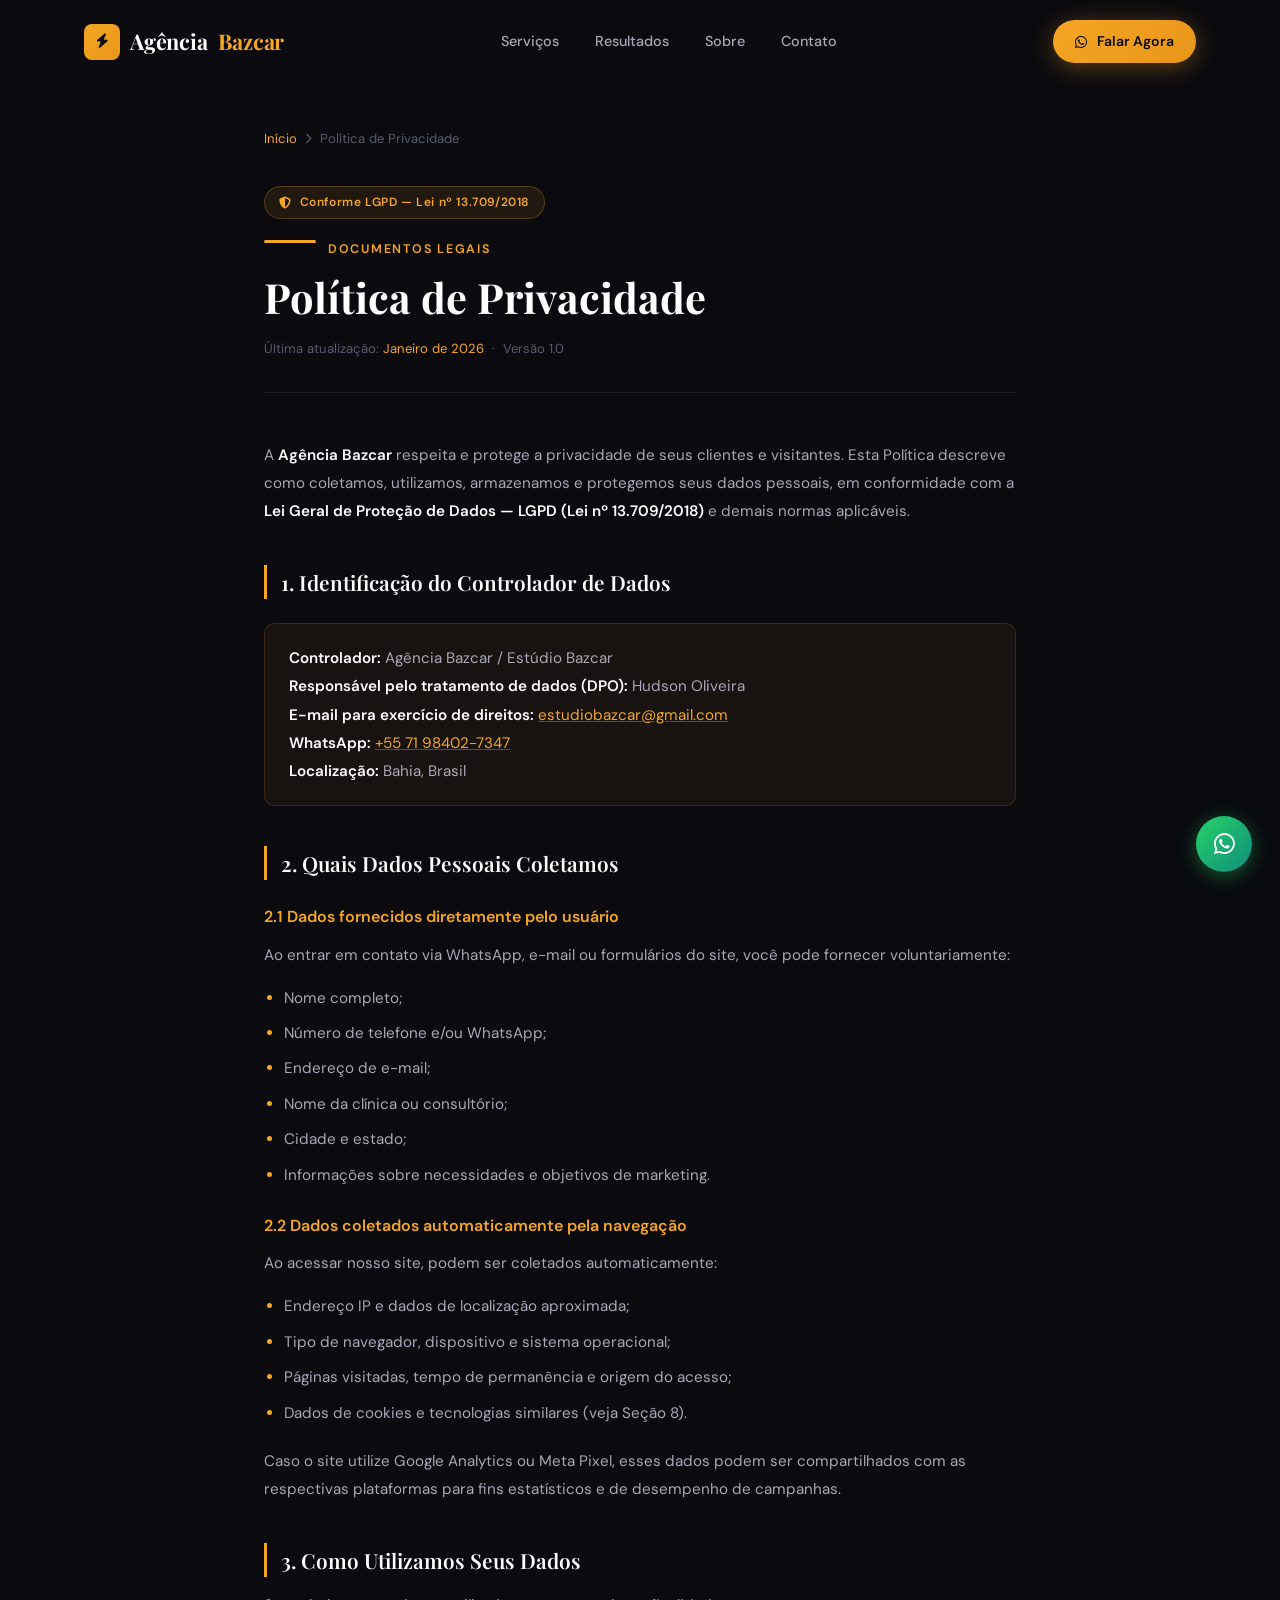
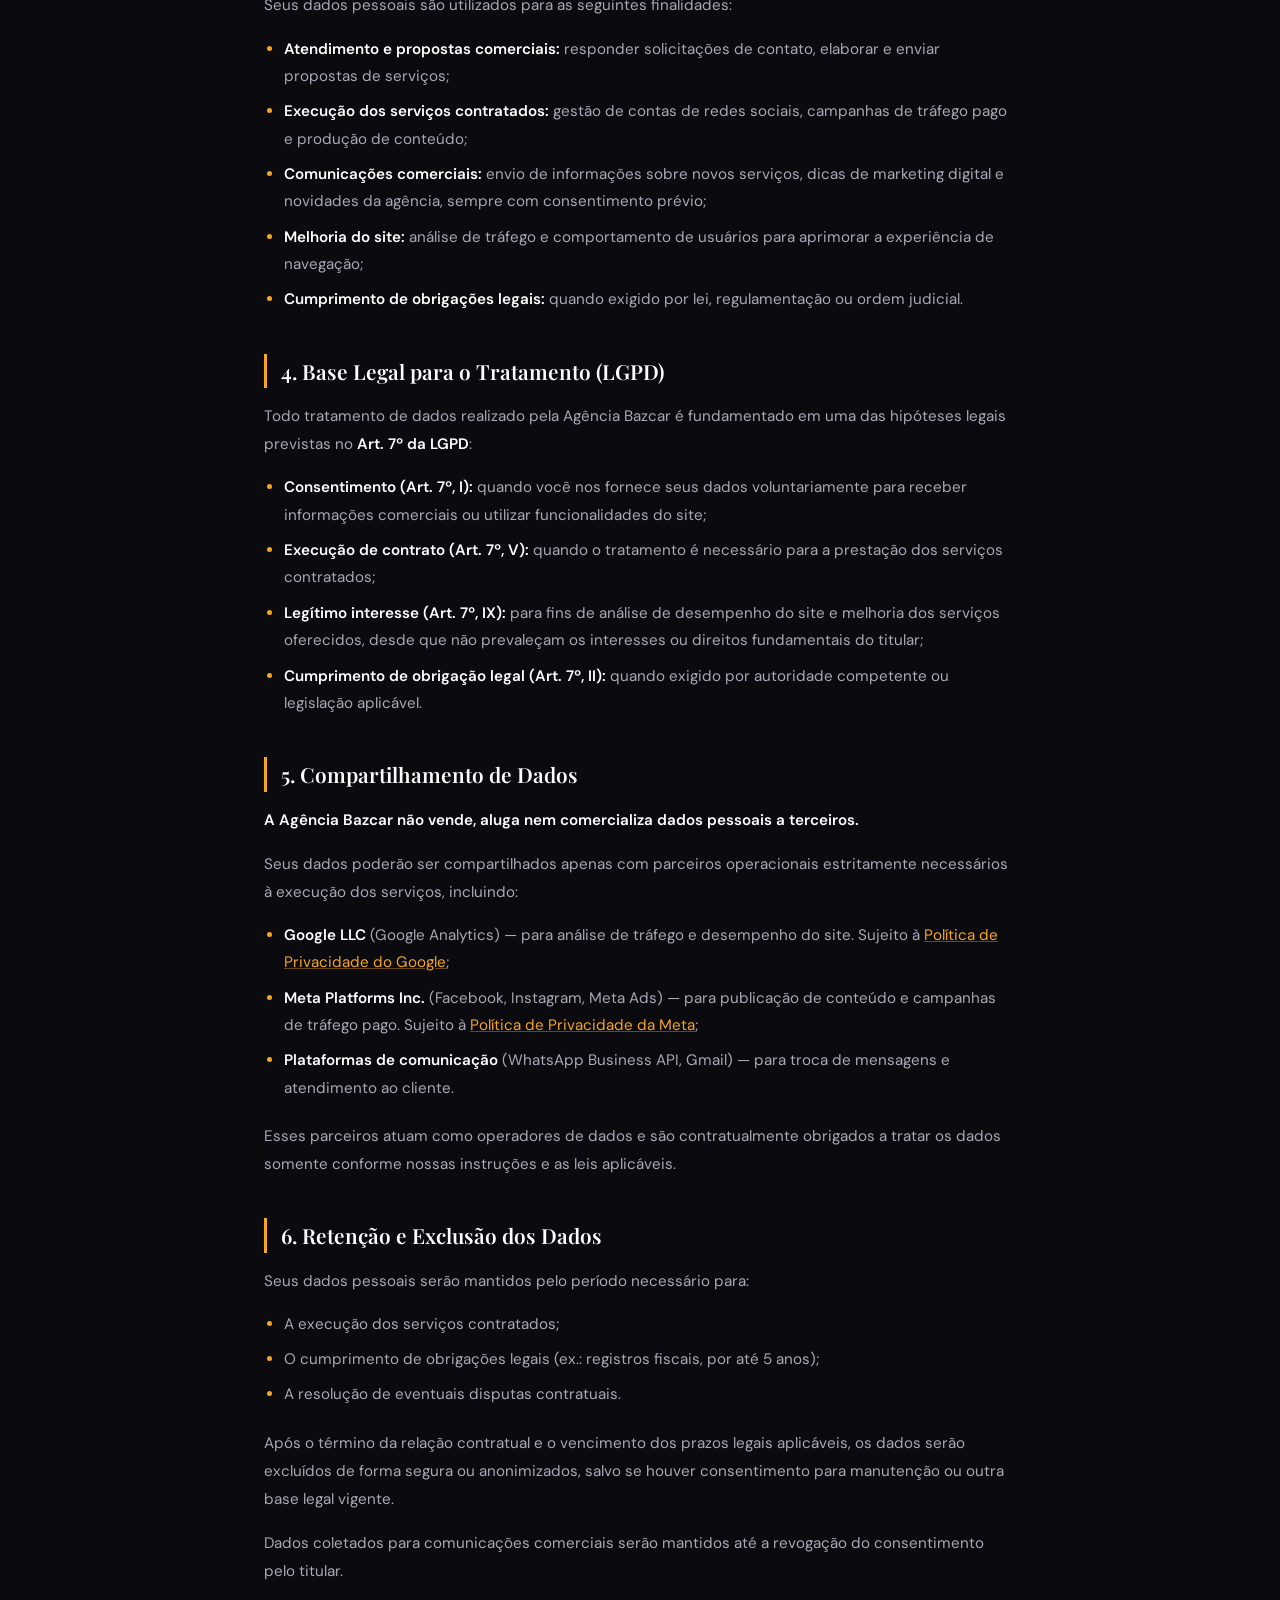
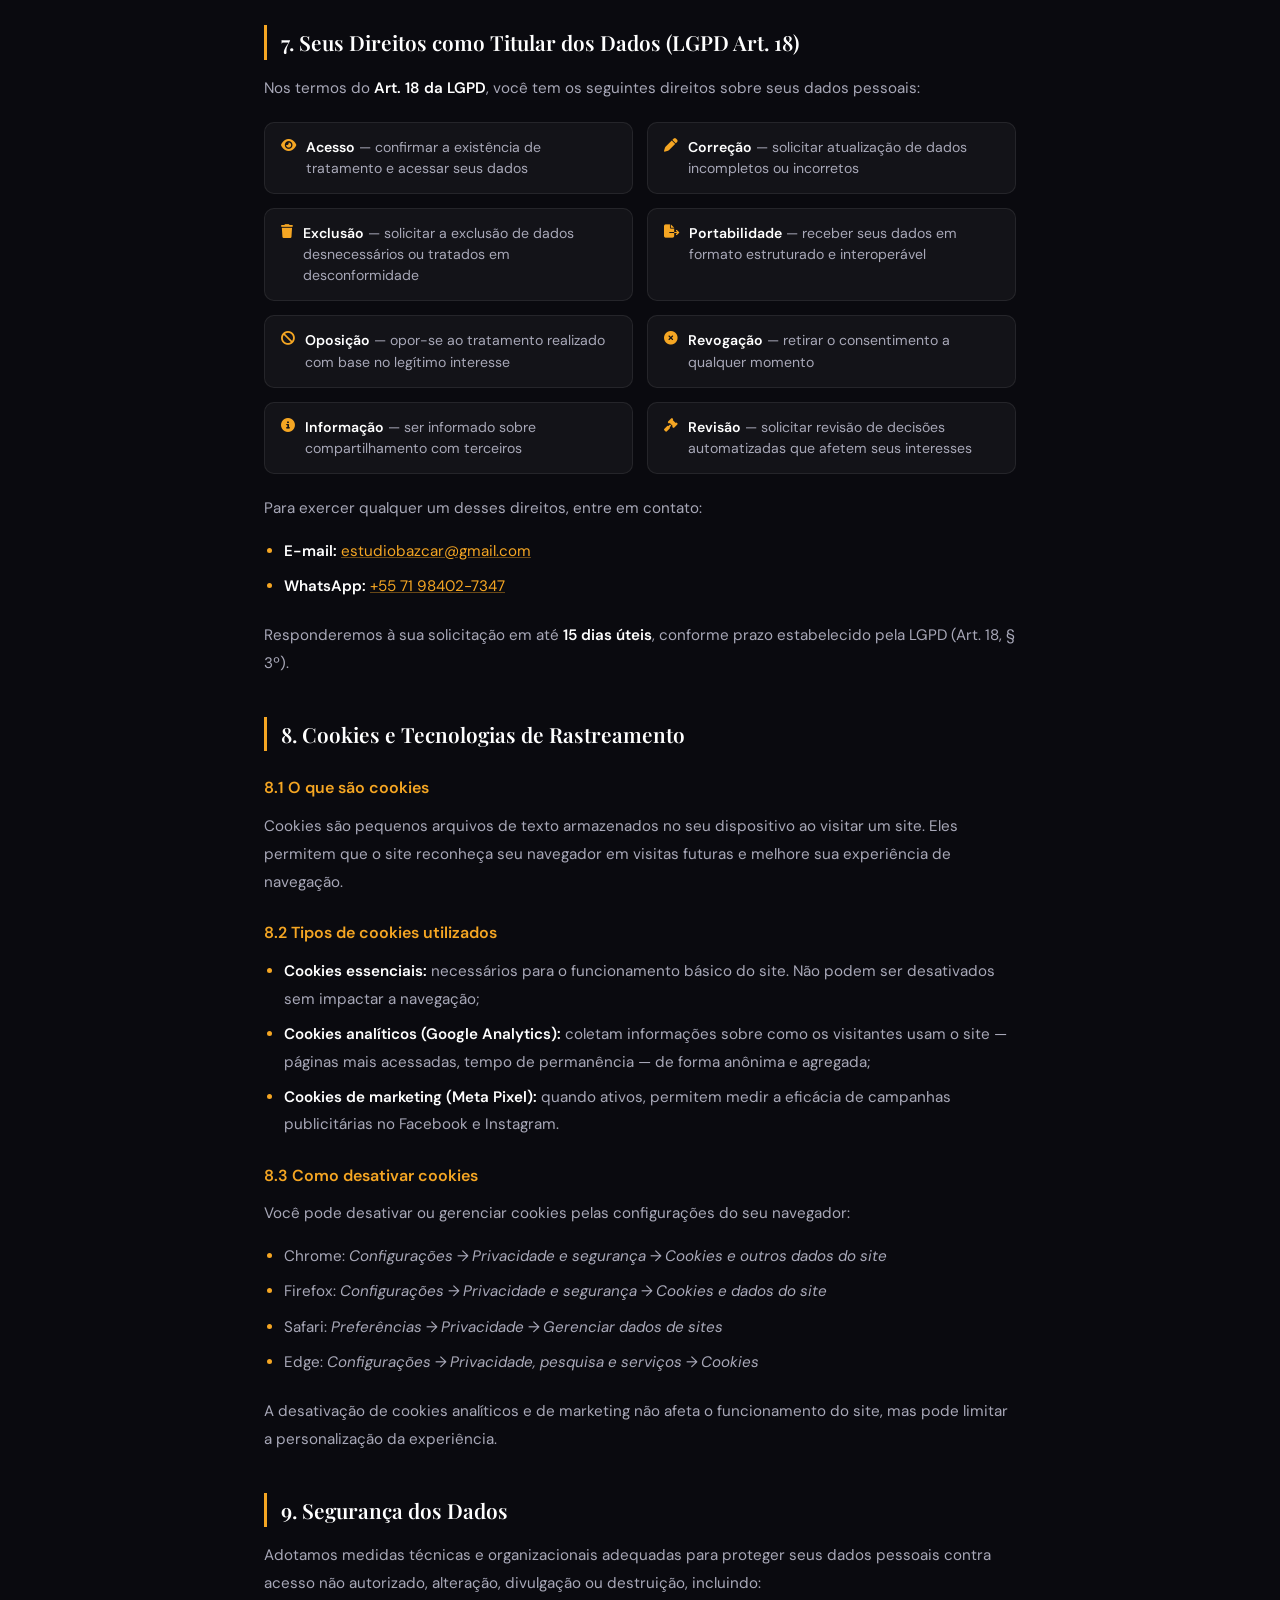
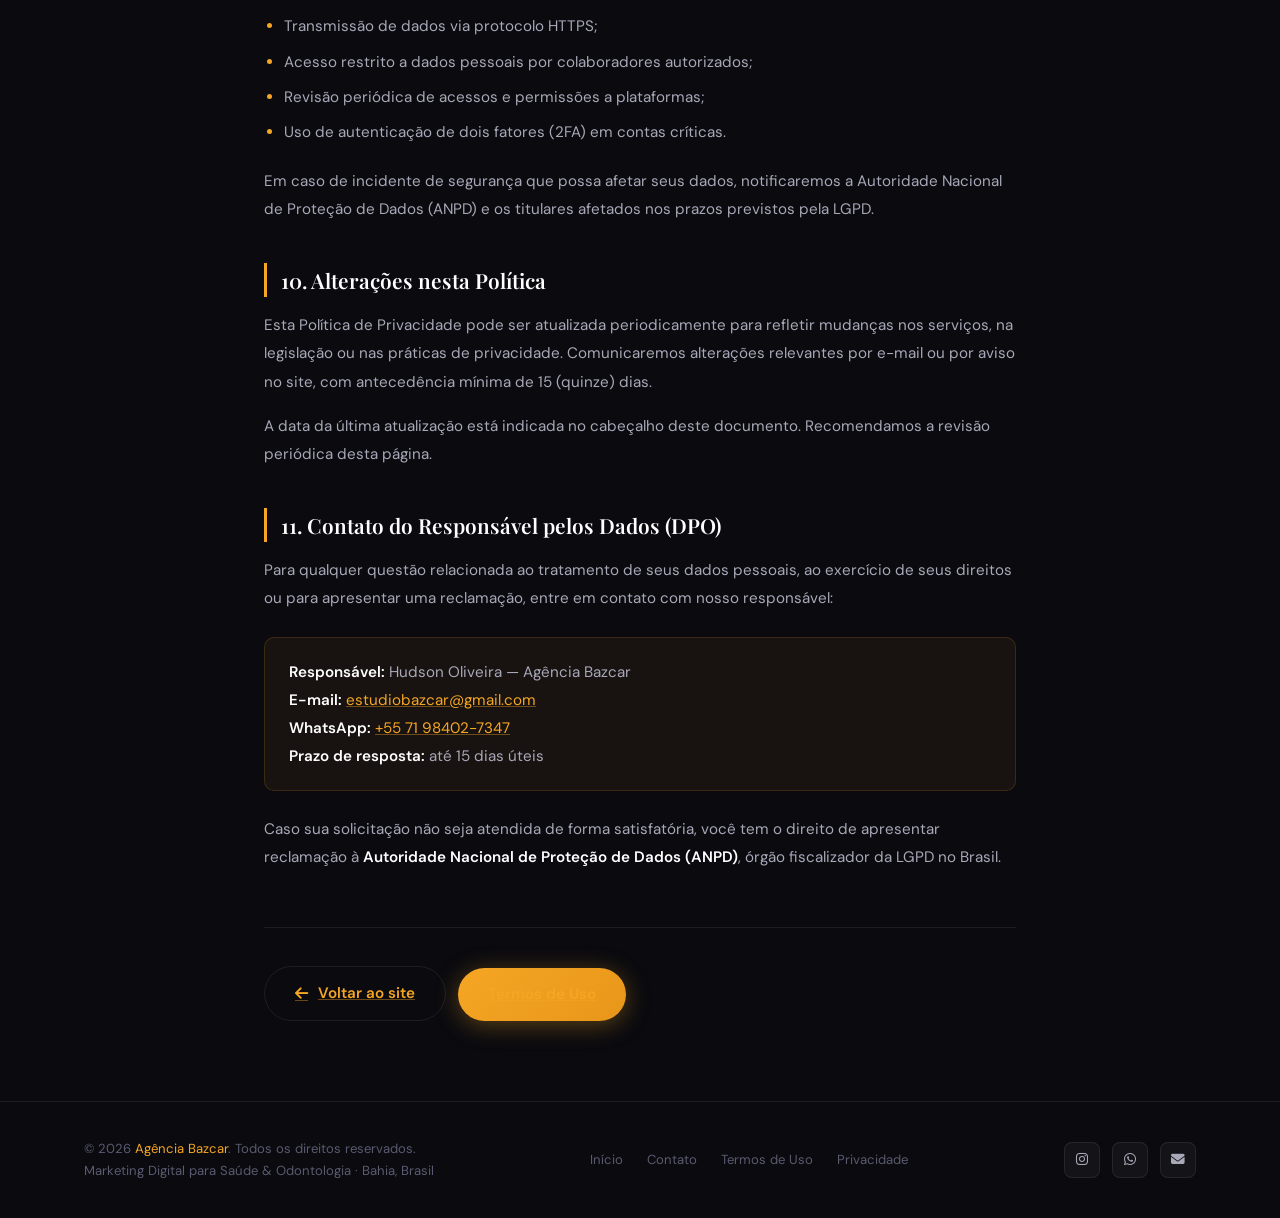
==== legal/politica-de-privacidade.html @ a150b6e9 "feat: refatora landing page com CSS/JS externos e adiciona páginas legais - Extrai estilos inline pa" ====
<!DOCTYPE html>
<html lang="pt-BR">
<head>
  <meta charset="UTF-8" />
  <meta name="viewport" content="width=device-width, initial-scale=1.0" />
  <meta name="description" content="Política de Privacidade da Agência Bazcar — em conformidade com a LGPD (Lei nº 13.709/2018). Saiba como seus dados são coletados, usados e protegidos." />
  <meta name="robots" content="noindex, follow" />
  <title>Política de Privacidade | Agência Bazcar</title>

  <link rel="preconnect" href="https://fonts.googleapis.com" />
  <link rel="preconnect" href="https://fonts.gstatic.com" crossorigin />
  <link href="https://fonts.googleapis.com/css2?family=Playfair+Display:ital,wght@0,400;0,600;0,700;1,400&family=DM+Sans:wght@300;400;500;600&display=swap" rel="stylesheet" />
  <link rel="stylesheet" href="https://cdnjs.cloudflare.com/ajax/libs/font-awesome/6.5.0/css/all.min.css" />

  <link rel="stylesheet" href="../css/style.css" />
  <link rel="stylesheet" href="../css/animations.css" />

  <style>
    /* === LEGAL PAGE — estilos específicos === */
    .legal-wrap {
      max-width: 800px;
      margin: 0 auto;
      padding: 40px 24px 80px;
    }

    .breadcrumb {
      display: flex;
      align-items: center;
      gap: 8px;
      font-size: 0.82rem;
      color: var(--gray-dim);
      margin-bottom: 36px;
      flex-wrap: wrap;
    }
    .breadcrumb a { color: var(--gold); transition: opacity 0.2s; }
    .breadcrumb a:hover { opacity: 0.8; }
    .breadcrumb i { font-size: 0.65rem; color: var(--gray-dim); }

    .legal-header {
      margin-bottom: 48px;
      padding-bottom: 32px;
      border-bottom: 1px solid var(--glass-bdr);
    }
    .legal-header .label { margin-bottom: 12px; }
    .legal-header h1 {
      font-family: var(--font-head);
      font-size: clamp(2rem, 4vw, 2.6rem);
      font-weight: 700;
      line-height: 1.2;
      margin-bottom: 16px;
    }
    .legal-meta {
      font-size: 0.82rem;
      color: var(--gray-dim);
    }
    .legal-meta span { color: var(--gold); }

    .legal-body h2 {
      font-family: var(--font-head);
      font-size: 1.3rem;
      font-weight: 600;
      color: var(--white);
      margin: 40px 0 14px;
      padding-left: 14px;
      border-left: 3px solid var(--gold);
    }

    .legal-body h3 {
      font-size: 1rem;
      font-weight: 600;
      color: var(--gold);
      margin: 24px 0 10px;
    }

    .legal-body p {
      font-size: 0.95rem;
      color: var(--gray);
      line-height: 1.85;
      margin-bottom: 16px;
    }

    .legal-body ul, .legal-body ol {
      margin: 12px 0 20px 20px;
    }
    .legal-body li {
      font-size: 0.95rem;
      color: var(--gray);
      line-height: 1.8;
      margin-bottom: 8px;
    }
    .legal-body li::marker { color: var(--gold); }

    .legal-body strong { color: var(--white); font-weight: 600; }

    .legal-body a {
      color: var(--gold);
      text-decoration: underline;
      text-decoration-color: rgba(245,166,35,0.4);
      transition: text-decoration-color 0.2s;
    }
    .legal-body a:hover { text-decoration-color: var(--gold); }

    .legal-highlight {
      background: rgba(245,166,35,0.06);
      border: 1px solid rgba(245,166,35,0.15);
      border-radius: 10px;
      padding: 20px 24px;
      margin: 24px 0;
    }
    .legal-highlight p { margin-bottom: 0; }

    .lgpd-badge {
      display: inline-flex;
      align-items: center;
      gap: 8px;
      padding: 6px 14px;
      background: rgba(245,166,35,0.1);
      border: 1px solid rgba(245,166,35,0.25);
      border-radius: 50px;
      font-size: 0.75rem;
      font-weight: 600;
      color: var(--gold);
      letter-spacing: 0.05em;
      margin-bottom: 20px;
    }

    .rights-grid {
      display: grid;
      grid-template-columns: 1fr 1fr;
      gap: 14px;
      margin: 20px 0;
    }
    .right-item {
      display: flex;
      align-items: flex-start;
      gap: 10px;
      background: var(--glass-bg);
      border: 1px solid var(--glass-bdr);
      border-radius: 10px;
      padding: 14px 16px;
    }
    .right-item i { color: var(--gold); font-size: 0.85rem; margin-top: 2px; flex-shrink: 0; }
    .right-item span { font-size: 0.88rem; color: var(--gray); line-height: 1.5; }

    .back-btn-wrap {
      margin-top: 56px;
      padding-top: 32px;
      border-top: 1px solid var(--glass-bdr);
    }

    @media (max-width: 600px) {
      .rights-grid { grid-template-columns: 1fr; }
    }
  </style>
</head>

<body>

  <!-- FLOATING WHATSAPP -->
  <a href="https://wa.me/5571984027347?text=Olá! Vim pelo site da Agência Bazcar e gostaria de saber mais sobre os serviços."
     class="wa-float" target="_blank" rel="noopener" aria-label="WhatsApp">
    <i class="fab fa-whatsapp"></i>
  </a>

  <!-- NAVBAR -->
  <nav id="navbar" aria-label="Navegação principal">
    <div class="container">
      <div class="nav-inner">
        <a href="../index.html" class="logo" aria-label="Agência Bazcar">
          <div class="logo-icon"><i class="fas fa-bolt"></i></div>
          Agência <span>Bazcar</span>
        </a>

        <ul class="nav-links">
          <li><a href="../index.html#servicos">Serviços</a></li>
          <li><a href="../index.html#resultados">Resultados</a></li>
          <li><a href="../index.html#sobre">Sobre</a></li>
          <li><a href="../index.html#contato">Contato</a></li>
        </ul>

        <div class="nav-cta">
          <a href="https://wa.me/5571984027347?text=Olá! Vim pelo site da Agência Bazcar."
             class="btn btn-gold" target="_blank" rel="noopener" style="padding:10px 22px; font-size:0.88rem;">
            <i class="fab fa-whatsapp"></i> Falar Agora
          </a>
        </div>

        <button class="hamburger" id="hamburger" aria-label="Menu" aria-expanded="false">
          <span></span><span></span><span></span>
        </button>
      </div>
    </div>
  </nav>

  <!-- MOBILE MENU -->
  <div class="mobile-menu" id="mobileMenu" role="dialog" aria-modal="true" aria-label="Menu de navegação">
    <a href="../index.html#servicos" class="mobile-link">Serviços</a>
    <a href="../index.html#resultados" class="mobile-link">Resultados</a>
    <a href="../index.html#sobre" class="mobile-link">Sobre</a>
    <a href="../index.html#contato" class="mobile-link">Contato</a>
    <a href="https://wa.me/5571984027347" class="btn btn-wa" target="_blank" rel="noopener" style="margin-top:12px;">
      <i class="fab fa-whatsapp"></i> Falar no WhatsApp
    </a>
  </div>

  <!-- CONTEÚDO PRINCIPAL -->
  <main style="padding-top: 88px;">
    <div class="legal-wrap">

      <!-- Breadcrumb -->
      <nav class="breadcrumb" aria-label="Localização na página">
        <a href="../index.html">Início</a>
        <i class="fas fa-chevron-right"></i>
        <span>Política de Privacidade</span>
      </nav>

      <!-- Cabeçalho -->
      <header class="legal-header">
        <div class="lgpd-badge">
          <i class="fas fa-shield-halved"></i>
          Conforme LGPD — Lei nº 13.709/2018
        </div>
        <div class="label">
          <div class="gold-line"></div>
          Documentos Legais
        </div>
        <h1>Política de Privacidade</h1>
        <p class="legal-meta">
          Última atualização: <span>Janeiro de 2026</span> &nbsp;·&nbsp;
          Versão 1.0
        </p>
      </header>

      <!-- Corpo -->
      <div class="legal-body">

        <p>
          A <strong>Agência Bazcar</strong> respeita e protege a privacidade de seus
          clientes e visitantes. Esta Política descreve como coletamos, utilizamos,
          armazenamos e protegemos seus dados pessoais, em conformidade com a
          <strong>Lei Geral de Proteção de Dados — LGPD (Lei nº 13.709/2018)</strong>
          e demais normas aplicáveis.
        </p>

        <!-- 1. Identificação do Controlador -->
        <h2>1. Identificação do Controlador de Dados</h2>
        <div class="legal-highlight">
          <p>
            <strong>Controlador:</strong> Agência Bazcar / Estúdio Bazcar<br />
            <strong>Responsável pelo tratamento de dados (DPO):</strong> Hudson Oliveira<br />
            <strong>E-mail para exercício de direitos:</strong> <a href="mailto:estudiobazcar@gmail.com">estudiobazcar@gmail.com</a><br />
            <strong>WhatsApp:</strong> <a href="https://wa.me/5571984027347" target="_blank" rel="noopener">+55 71 98402-7347</a><br />
            <strong>Localização:</strong> Bahia, Brasil
          </p>
        </div>

        <!-- 2. Quais dados coletamos -->
        <h2>2. Quais Dados Pessoais Coletamos</h2>

        <h3>2.1 Dados fornecidos diretamente pelo usuário</h3>
        <p>
          Ao entrar em contato via WhatsApp, e-mail ou formulários do site, você pode
          fornecer voluntariamente:
        </p>
        <ul>
          <li>Nome completo;</li>
          <li>Número de telefone e/ou WhatsApp;</li>
          <li>Endereço de e-mail;</li>
          <li>Nome da clínica ou consultório;</li>
          <li>Cidade e estado;</li>
          <li>Informações sobre necessidades e objetivos de marketing.</li>
        </ul>

        <h3>2.2 Dados coletados automaticamente pela navegação</h3>
        <p>
          Ao acessar nosso site, podem ser coletados automaticamente:
        </p>
        <ul>
          <li>Endereço IP e dados de localização aproximada;</li>
          <li>Tipo de navegador, dispositivo e sistema operacional;</li>
          <li>Páginas visitadas, tempo de permanência e origem do acesso;</li>
          <li>Dados de cookies e tecnologias similares (veja Seção 8).</li>
        </ul>
        <p>
          Caso o site utilize Google Analytics ou Meta Pixel, esses dados podem ser
          compartilhados com as respectivas plataformas para fins estatísticos e de
          desempenho de campanhas.
        </p>

        <!-- 3. Como usamos -->
        <h2>3. Como Utilizamos Seus Dados</h2>
        <p>Seus dados pessoais são utilizados para as seguintes finalidades:</p>
        <ul>
          <li><strong>Atendimento e propostas comerciais:</strong> responder solicitações de contato, elaborar e enviar propostas de serviços;</li>
          <li><strong>Execução dos serviços contratados:</strong> gestão de contas de redes sociais, campanhas de tráfego pago e produção de conteúdo;</li>
          <li><strong>Comunicações comerciais:</strong> envio de informações sobre novos serviços, dicas de marketing digital e novidades da agência, sempre com consentimento prévio;</li>
          <li><strong>Melhoria do site:</strong> análise de tráfego e comportamento de usuários para aprimorar a experiência de navegação;</li>
          <li><strong>Cumprimento de obrigações legais:</strong> quando exigido por lei, regulamentação ou ordem judicial.</li>
        </ul>

        <!-- 4. Base Legal LGPD -->
        <h2>4. Base Legal para o Tratamento (LGPD)</h2>
        <p>
          Todo tratamento de dados realizado pela Agência Bazcar é fundamentado em
          uma das hipóteses legais previstas no <strong>Art. 7º da LGPD</strong>:
        </p>
        <ul>
          <li>
            <strong>Consentimento (Art. 7º, I):</strong> quando você nos fornece seus
            dados voluntariamente para receber informações comerciais ou utilizar
            funcionalidades do site;
          </li>
          <li>
            <strong>Execução de contrato (Art. 7º, V):</strong> quando o tratamento
            é necessário para a prestação dos serviços contratados;
          </li>
          <li>
            <strong>Legítimo interesse (Art. 7º, IX):</strong> para fins de análise
            de desempenho do site e melhoria dos serviços oferecidos, desde que não
            prevaleçam os interesses ou direitos fundamentais do titular;
          </li>
          <li>
            <strong>Cumprimento de obrigação legal (Art. 7º, II):</strong> quando
            exigido por autoridade competente ou legislação aplicável.
          </li>
        </ul>

        <!-- 5. Compartilhamento -->
        <h2>5. Compartilhamento de Dados</h2>
        <p>
          <strong>A Agência Bazcar não vende, aluga nem comercializa dados pessoais
          a terceiros.</strong>
        </p>
        <p>
          Seus dados poderão ser compartilhados apenas com parceiros operacionais
          estritamente necessários à execução dos serviços, incluindo:
        </p>
        <ul>
          <li>
            <strong>Google LLC</strong> (Google Analytics) — para análise de
            tráfego e desempenho do site. Sujeito à
            <a href="https://policies.google.com/privacy" target="_blank" rel="noopener">Política de Privacidade do Google</a>;
          </li>
          <li>
            <strong>Meta Platforms Inc.</strong> (Facebook, Instagram, Meta Ads) — para
            publicação de conteúdo e campanhas de tráfego pago. Sujeito à
            <a href="https://www.facebook.com/privacy/policy/" target="_blank" rel="noopener">Política de Privacidade da Meta</a>;
          </li>
          <li>
            <strong>Plataformas de comunicação</strong> (WhatsApp Business API, Gmail) —
            para troca de mensagens e atendimento ao cliente.
          </li>
        </ul>
        <p>
          Esses parceiros atuam como operadores de dados e são contratualmente obrigados
          a tratar os dados somente conforme nossas instruções e as leis aplicáveis.
        </p>

        <!-- 6. Retenção -->
        <h2>6. Retenção e Exclusão dos Dados</h2>
        <p>
          Seus dados pessoais serão mantidos pelo período necessário para:
        </p>
        <ul>
          <li>A execução dos serviços contratados;</li>
          <li>O cumprimento de obrigações legais (ex.: registros fiscais, por até 5 anos);</li>
          <li>A resolução de eventuais disputas contratuais.</li>
        </ul>
        <p>
          Após o término da relação contratual e o vencimento dos prazos legais
          aplicáveis, os dados serão excluídos de forma segura ou anonimizados,
          salvo se houver consentimento para manutenção ou outra base legal vigente.
        </p>
        <p>
          Dados coletados para comunicações comerciais serão mantidos até a revogação
          do consentimento pelo titular.
        </p>

        <!-- 7. Direitos do Titular -->
        <h2>7. Seus Direitos como Titular dos Dados (LGPD Art. 18)</h2>
        <p>
          Nos termos do <strong>Art. 18 da LGPD</strong>, você tem os seguintes
          direitos sobre seus dados pessoais:
        </p>

        <div class="rights-grid">
          <div class="right-item">
            <i class="fas fa-eye"></i>
            <span><strong>Acesso</strong> — confirmar a existência de tratamento e acessar seus dados</span>
          </div>
          <div class="right-item">
            <i class="fas fa-pen"></i>
            <span><strong>Correção</strong> — solicitar atualização de dados incompletos ou incorretos</span>
          </div>
          <div class="right-item">
            <i class="fas fa-trash"></i>
            <span><strong>Exclusão</strong> — solicitar a exclusão de dados desnecessários ou tratados em desconformidade</span>
          </div>
          <div class="right-item">
            <i class="fas fa-file-export"></i>
            <span><strong>Portabilidade</strong> — receber seus dados em formato estruturado e interoperável</span>
          </div>
          <div class="right-item">
            <i class="fas fa-ban"></i>
            <span><strong>Oposição</strong> — opor-se ao tratamento realizado com base no legítimo interesse</span>
          </div>
          <div class="right-item">
            <i class="fas fa-times-circle"></i>
            <span><strong>Revogação</strong> — retirar o consentimento a qualquer momento</span>
          </div>
          <div class="right-item">
            <i class="fas fa-info-circle"></i>
            <span><strong>Informação</strong> — ser informado sobre compartilhamento com terceiros</span>
          </div>
          <div class="right-item">
            <i class="fas fa-gavel"></i>
            <span><strong>Revisão</strong> — solicitar revisão de decisões automatizadas que afetem seus interesses</span>
          </div>
        </div>

        <p>
          Para exercer qualquer um desses direitos, entre em contato:
        </p>
        <ul>
          <li><strong>E-mail:</strong> <a href="mailto:estudiobazcar@gmail.com">estudiobazcar@gmail.com</a></li>
          <li><strong>WhatsApp:</strong> <a href="https://wa.me/5571984027347" target="_blank" rel="noopener">+55 71 98402-7347</a></li>
        </ul>
        <p>
          Responderemos à sua solicitação em até <strong>15 dias úteis</strong>, conforme
          prazo estabelecido pela LGPD (Art. 18, § 3º).
        </p>

        <!-- 8. Cookies -->
        <h2>8. Cookies e Tecnologias de Rastreamento</h2>

        <h3>8.1 O que são cookies</h3>
        <p>
          Cookies são pequenos arquivos de texto armazenados no seu dispositivo ao
          visitar um site. Eles permitem que o site reconheça seu navegador em visitas
          futuras e melhore sua experiência de navegação.
        </p>

        <h3>8.2 Tipos de cookies utilizados</h3>
        <ul>
          <li>
            <strong>Cookies essenciais:</strong> necessários para o funcionamento básico
            do site. Não podem ser desativados sem impactar a navegação;
          </li>
          <li>
            <strong>Cookies analíticos (Google Analytics):</strong> coletam informações
            sobre como os visitantes usam o site — páginas mais acessadas, tempo de
            permanência — de forma anônima e agregada;
          </li>
          <li>
            <strong>Cookies de marketing (Meta Pixel):</strong> quando ativos, permitem
            medir a eficácia de campanhas publicitárias no Facebook e Instagram.
          </li>
        </ul>

        <h3>8.3 Como desativar cookies</h3>
        <p>
          Você pode desativar ou gerenciar cookies pelas configurações do seu navegador:
        </p>
        <ul>
          <li>Chrome: <em>Configurações → Privacidade e segurança → Cookies e outros dados do site</em></li>
          <li>Firefox: <em>Configurações → Privacidade e segurança → Cookies e dados do site</em></li>
          <li>Safari: <em>Preferências → Privacidade → Gerenciar dados de sites</em></li>
          <li>Edge: <em>Configurações → Privacidade, pesquisa e serviços → Cookies</em></li>
        </ul>
        <p>
          A desativação de cookies analíticos e de marketing não afeta o funcionamento
          do site, mas pode limitar a personalização da experiência.
        </p>

        <!-- 9. Segurança -->
        <h2>9. Segurança dos Dados</h2>
        <p>
          Adotamos medidas técnicas e organizacionais adequadas para proteger seus
          dados pessoais contra acesso não autorizado, alteração, divulgação ou
          destruição, incluindo:
        </p>
        <ul>
          <li>Transmissão de dados via protocolo HTTPS;</li>
          <li>Acesso restrito a dados pessoais por colaboradores autorizados;</li>
          <li>Revisão periódica de acessos e permissões a plataformas;</li>
          <li>Uso de autenticação de dois fatores (2FA) em contas críticas.</li>
        </ul>
        <p>
          Em caso de incidente de segurança que possa afetar seus dados, notificaremos
          a Autoridade Nacional de Proteção de Dados (ANPD) e os titulares afetados nos
          prazos previstos pela LGPD.
        </p>

        <!-- 10. Alterações -->
        <h2>10. Alterações nesta Política</h2>
        <p>
          Esta Política de Privacidade pode ser atualizada periodicamente para refletir
          mudanças nos serviços, na legislação ou nas práticas de privacidade.
          Comunicaremos alterações relevantes por e-mail ou por aviso no site, com
          antecedência mínima de 15 (quinze) dias.
        </p>
        <p>
          A data da última atualização está indicada no cabeçalho deste documento.
          Recomendamos a revisão periódica desta página.
        </p>

        <!-- 11. Contato do DPO -->
        <h2>11. Contato do Responsável pelos Dados (DPO)</h2>
        <p>
          Para qualquer questão relacionada ao tratamento de seus dados pessoais,
          ao exercício de seus direitos ou para apresentar uma reclamação, entre em
          contato com nosso responsável:
        </p>
        <div class="legal-highlight">
          <p>
            <strong>Responsável:</strong> Hudson Oliveira — Agência Bazcar<br />
            <strong>E-mail:</strong> <a href="mailto:estudiobazcar@gmail.com">estudiobazcar@gmail.com</a><br />
            <strong>WhatsApp:</strong> <a href="https://wa.me/5571984027347" target="_blank" rel="noopener">+55 71 98402-7347</a><br />
            <strong>Prazo de resposta:</strong> até 15 dias úteis
          </p>
        </div>
        <p>
          Caso sua solicitação não seja atendida de forma satisfatória, você tem o
          direito de apresentar reclamação à <strong>Autoridade Nacional de Proteção
          de Dados (ANPD)</strong>, órgão fiscalizador da LGPD no Brasil.
        </p>

        <!-- Botão voltar -->
        <div class="back-btn-wrap">
          <a href="../index.html" class="btn btn-outline">
            <i class="fas fa-arrow-left"></i>
            Voltar ao site
          </a>
          &nbsp;
          <a href="termos-de-uso.html" class="btn btn-gold" style="margin-top:8px;">
            Termos de Uso
          </a>
        </div>

      </div><!-- /legal-body -->
    </div><!-- /legal-wrap -->
  </main>

  <!-- FOOTER -->
  <footer role="contentinfo">
    <div class="container">
      <div class="footer-inner">
        <p class="footer-copy">
          © 2026 <span>Agência Bazcar</span>. Todos os direitos reservados.<br />
          Marketing Digital para Saúde &amp; Odontologia · Bahia, Brasil
        </p>

        <div class="footer-links">
          <a href="../index.html">Início</a>
          <a href="../index.html#contato">Contato</a>
          <a href="termos-de-uso.html">Termos de Uso</a>
          <a href="politica-de-privacidade.html">Privacidade</a>
        </div>

        <div class="footer-social">
          <a href="https://www.instagram.com/agenciabazcar/" class="social-btn" target="_blank" rel="noopener" aria-label="Instagram">
            <i class="fab fa-instagram"></i>
          </a>
          <a href="https://wa.me/5571984027347" class="social-btn" target="_blank" rel="noopener" aria-label="WhatsApp">
            <i class="fab fa-whatsapp"></i>
          </a>
          <a href="mailto:estudiobazcar@gmail.com" class="social-btn" aria-label="Email">
            <i class="fas fa-envelope"></i>
          </a>
        </div>
      </div>
    </div>
  </footer>

  <script src="../js/main.js" defer></script>
</body>
</html>
---- css/style.css ----
/* ============================================================
   Agência Bazcar — style.css
   Estilos estruturais (layout, componentes, responsividade)
   Animações e keyframes → animations.css
   ============================================================ */

/* === RESET & BASE === */
*, *::before, *::after { box-sizing: border-box; margin: 0; padding: 0; }

:root {
  --bg:        #0A0A0F;
  --bg2:       #0F0F18;
  --bg3:       #13131F;
  --gold:      #F5A623;
  --gold-dim:  #C4841A;
  --gold-glow: rgba(245,166,35,0.18);
  --white:     #FFFFFF;
  --gray:      #A8A8B8;
  --gray-dim:  #5A5A70;
  --glass-bg:  rgba(255,255,255,0.04);
  --glass-bdr: rgba(255,255,255,0.08);
  --radius:    14px;
  --font-head: 'Playfair Display', serif;
  --font-body: 'DM Sans', sans-serif;
}

html { scroll-behavior: smooth; }

body {
  background: var(--bg);
  color: var(--white);
  font-family: var(--font-body);
  font-size: 16px;
  line-height: 1.65;
  overflow-x: hidden;
}

img { display: block; max-width: 100%; }
a { text-decoration: none; color: inherit; }

/* === SCROLLBAR === */
::-webkit-scrollbar { width: 6px; }
::-webkit-scrollbar-track { background: var(--bg2); }
::-webkit-scrollbar-thumb { background: var(--gold-dim); border-radius: 3px; }

/* === UTILITIES === */
.container {
  width: 100%;
  max-width: 1160px;
  margin: 0 auto;
  padding: 0 24px;
}

.section { padding: 100px 0; }
.section-alt { background: var(--bg2); }

.gold-line {
  display: inline-block;
  width: 52px;
  height: 3px;
  background: var(--gold);
  border-radius: 2px;
  margin-bottom: 16px;
}

.label {
  display: flex;
  align-items: center;
  gap: 12px;
  font-size: 0.78rem;
  font-weight: 600;
  letter-spacing: 0.14em;
  text-transform: uppercase;
  color: var(--gold);
  margin-bottom: 16px;
}

.section-title {
  font-family: var(--font-head);
  font-size: clamp(2rem, 4vw, 2.75rem);
  font-weight: 700;
  line-height: 1.18;
  margin-bottom: 20px;
}

.section-sub {
  font-size: 1.05rem;
  color: var(--gray);
  max-width: 560px;
  line-height: 1.75;
}

.counting { display: inline-block; }

.divider {
  width: 100%;
  height: 1px;
  background: linear-gradient(90deg,
    transparent 0%,
    var(--glass-bdr) 30%,
    var(--glass-bdr) 70%,
    transparent 100%);
}

/* === BUTTONS === */
.btn {
  display: inline-flex;
  align-items: center;
  gap: 10px;
  padding: 14px 30px;
  border-radius: 50px;
  font-family: var(--font-body);
  font-size: 0.95rem;
  font-weight: 600;
  cursor: pointer;
  border: none;
  transition: all 0.3s ease;
  position: relative;
  overflow: hidden;
}
.btn::after {
  content: '';
  position: absolute;
  inset: 0;
  background: rgba(255,255,255,0);
  transition: background 0.3s ease;
}
.btn:hover::after { background: rgba(255,255,255,0.08); }

.btn-gold {
  background: linear-gradient(135deg, #F5A623 0%, #e8961a 100%);
  color: #0A0A0F;
  box-shadow: 0 4px 24px rgba(245,166,35,0.35);
}
.btn-gold:hover {
  transform: translateY(-2px);
  box-shadow: 0 8px 32px rgba(245,166,35,0.5);
}
.btn-gold:active { transform: translateY(0); }

.btn-outline {
  background: transparent;
  color: var(--white);
  border: 1.5px solid var(--glass-bdr);
}
.btn-outline:hover {
  border-color: var(--gold);
  color: var(--gold);
  transform: translateY(-2px);
}

.btn-wa {
  background: linear-gradient(135deg, #25D366 0%, #128C7E 100%);
  color: #fff;
  box-shadow: 0 4px 24px rgba(37,211,102,0.3);
}
.btn-wa:hover {
  transform: translateY(-2px);
  box-shadow: 0 8px 32px rgba(37,211,102,0.45);
}

/* === NAVIGATION === */
#navbar {
  position: fixed;
  top: 0; left: 0; right: 0;
  z-index: 999;
  padding: 20px 0;
  transition: padding 0.4s ease, background 0.4s ease, backdrop-filter 0.4s ease;
}
#navbar.scrolled {
  padding: 12px 0;
  background: rgba(10,10,15,0.88);
  backdrop-filter: blur(18px);
  -webkit-backdrop-filter: blur(18px);
  border-bottom: 1px solid var(--glass-bdr);
}

.nav-inner {
  display: flex;
  align-items: center;
  justify-content: space-between;
}

.logo {
  display: flex;
  align-items: center;
  gap: 10px;
  font-family: var(--font-head);
  font-size: 1.35rem;
  font-weight: 700;
  letter-spacing: -0.01em;
}
.logo-icon {
  width: 36px; height: 36px;
  background: linear-gradient(135deg, #F5A623, #e8961a);
  border-radius: 8px;
  display: flex;
  align-items: center;
  justify-content: center;
  font-size: 0.9rem;
  color: #0A0A0F;
}
.logo span { color: var(--gold); }

.nav-links {
  display: flex;
  align-items: center;
  gap: 36px;
  list-style: none;
}
.nav-links a {
  font-size: 0.9rem;
  font-weight: 500;
  color: var(--gray);
  transition: color 0.25s;
  position: relative;
}
.nav-links a::after {
  content: '';
  position: absolute;
  bottom: -4px; left: 0;
  width: 0; height: 1.5px;
  background: var(--gold);
  transition: width 0.3s ease;
}
.nav-links a:hover { color: var(--white); }
.nav-links a:hover::after { width: 100%; }

.nav-cta { display: flex; align-items: center; }

.hamburger {
  display: none;
  flex-direction: column;
  gap: 5px;
  cursor: pointer;
  padding: 4px;
  background: none;
  border: none;
}
.hamburger span {
  display: block;
  width: 24px; height: 2px;
  background: var(--white);
  border-radius: 2px;
  transition: all 0.3s ease;
}
.hamburger.active span:nth-child(1) { transform: translateY(7px) rotate(45deg); }
.hamburger.active span:nth-child(2) { opacity: 0; }
.hamburger.active span:nth-child(3) { transform: translateY(-7px) rotate(-45deg); }

.mobile-menu {
  display: none;
  position: fixed;
  inset: 0;
  background: rgba(10,10,15,0.97);
  backdrop-filter: blur(20px);
  z-index: 998;
  flex-direction: column;
  align-items: center;
  justify-content: center;
  gap: 36px;
}
.mobile-menu.open { display: flex; }
.mobile-menu a {
  font-family: var(--font-head);
  font-size: 2rem;
  font-weight: 600;
  color: var(--white);
  transition: color 0.25s;
}
.mobile-menu a:hover { color: var(--gold); }

/* === HERO === */
#hero {
  position: relative;
  min-height: 100vh;
  display: flex;
  align-items: center;
  overflow: hidden;
}

.hero-mesh {
  position: absolute;
  inset: 0;
  z-index: 0;
  overflow: hidden;
}
.hero-mesh::before {
  content: '';
  position: absolute;
  top: -20%; right: -10%;
  width: 70vw; height: 70vw;
  background: radial-gradient(ellipse, rgba(245,166,35,0.12) 0%, transparent 65%);
  border-radius: 50%;
  pointer-events: none;
}
.hero-mesh::after {
  content: '';
  position: absolute;
  bottom: -15%; left: -5%;
  width: 50vw; height: 50vw;
  background: radial-gradient(ellipse, rgba(100,80,245,0.07) 0%, transparent 65%);
  border-radius: 50%;
  pointer-events: none;
}

.orb {
  position: absolute;
  border-radius: 50%;
  pointer-events: none;
}
.orb-1 {
  width: 380px; height: 380px;
  top: 8%; right: 6%;
  background: radial-gradient(circle at 40% 40%,
    rgba(245,166,35,0.14) 0%,
    rgba(245,166,35,0.05) 40%,
    transparent 70%);
  border: 1px solid rgba(245,166,35,0.10);
  animation: floatY 7s ease-in-out infinite;
}
.orb-2 {
  width: 200px; height: 200px;
  top: 20%; right: 14%;
  background: radial-gradient(circle, rgba(245,166,35,0.08) 0%, transparent 70%);
  border: 1px solid rgba(245,166,35,0.07);
  animation: floatY 9s ease-in-out infinite reverse;
}
.orb-3 {
  width: 120px; height: 120px;
  bottom: 20%; left: 10%;
  background: radial-gradient(circle, rgba(200,180,255,0.06) 0%, transparent 70%);
  border: 1px solid rgba(200,180,255,0.06);
  animation: floatY 11s ease-in-out infinite;
}

.grid-lines {
  position: absolute;
  top: 0; right: 0;
  width: 55%; height: 100%;
  opacity: 0.04;
  background-image:
    linear-gradient(rgba(255,255,255,0.5) 1px, transparent 1px),
    linear-gradient(90deg, rgba(255,255,255,0.5) 1px, transparent 1px);
  background-size: 60px 60px;
  mask-image: linear-gradient(to left, rgba(0,0,0,0.8) 0%, transparent 80%);
  pointer-events: none;
}

.hero-inner {
  position: relative;
  z-index: 2;
  padding-top: 120px;
  padding-bottom: 80px;
  display: grid;
  grid-template-columns: 1fr 1fr;
  gap: 64px;
  align-items: flex-start;
}

.hero-content { min-width: 0; }

.hero-image-wrap {
  position: relative;
  display: flex;
  align-items: flex-start;
  justify-content: center;
  padding-top: 56px;
  animation: fadeIn 0.9s 0.4s ease both;
}

.hero-image-frame {
  position: relative;
  width: 100%;
  max-width: 460px;
  border-radius: 28px;
  overflow: hidden;
}
.hero-image-frame::before {
  content: '';
  position: absolute;
  inset: 0;
  border-radius: 28px;
  border: 1px solid rgba(245,166,35,0.3);
  z-index: 2;
  pointer-events: none;
}
.hero-image-frame::after {
  content: '';
  position: absolute;
  bottom: 0; left: 0; right: 0;
  height: 35%;
  background: linear-gradient(to top, rgba(10,10,15,0.5), transparent);
  z-index: 1;
  pointer-events: none;
}
.hero-image-frame img {
  width: 100%;
  display: block;
  object-fit: cover;
  border-radius: 28px;
  filter: brightness(0.9) saturate(1.05);
}

.hero-image-glow {
  position: absolute;
  inset: -20px;
  border-radius: 40px;
  background: radial-gradient(ellipse at 50% 50%, rgba(245,166,35,0.14) 0%, transparent 70%);
  z-index: -1;
}

.hero-image-tag {
  position: absolute;
  bottom: -14px; left: 50%;
  transform: translateX(-50%);
  z-index: 3;
  background: linear-gradient(135deg, var(--gold), var(--gold-dim));
  border-radius: 50px;
  padding: 10px 20px;
  color: #0A0A0F;
  font-size: 0.8rem;
  font-weight: 700;
  display: flex;
  align-items: center;
  gap: 8px;
  white-space: nowrap;
  box-shadow: 0 6px 24px rgba(245,166,35,0.4);
}

.hero-badge {
  display: inline-flex;
  align-items: center;
  gap: 8px;
  padding: 7px 16px;
  background: var(--glass-bg);
  border: 1px solid var(--glass-bdr);
  border-radius: 50px;
  font-size: 0.78rem;
  font-weight: 500;
  color: var(--gold);
  letter-spacing: 0.05em;
  margin-bottom: 28px;
  animation: fadeUp 0.7s ease both;
}
.hero-badge i { font-size: 0.7rem; }

.hero-title {
  font-family: var(--font-head);
  font-size: clamp(2.8rem, 6vw, 4.5rem);
  font-weight: 700;
  line-height: 1.1;
  margin-bottom: 24px;
  animation: fadeUp 0.7s 0.15s ease both;
}
.hero-title em { font-style: italic; color: var(--gold); }
.hero-title .highlight {
  position: relative;
  display: inline-block;
}
.hero-title .highlight::after {
  content: '';
  position: absolute;
  bottom: 4px; left: 0;
  width: 100%; height: 3px;
  background: linear-gradient(90deg, var(--gold), transparent);
  border-radius: 2px;
}

.hero-sub {
  font-size: 1.1rem;
  color: var(--gray);
  max-width: 540px;
  line-height: 1.8;
  margin-bottom: 40px;
  animation: fadeUp 0.7s 0.3s ease both;
}

.hero-actions {
  display: flex;
  flex-wrap: wrap;
  gap: 14px;
  animation: fadeUp 0.7s 0.45s ease both;
}

.hero-stats {
  display: flex;
  flex-wrap: wrap;
  gap: 28px;
  margin-top: 60px;
  padding-top: 40px;
  border-top: 1px solid var(--glass-bdr);
}
.hero-stat-num {
  font-family: var(--font-head);
  font-size: 2rem;
  font-weight: 700;
  color: var(--gold);
  line-height: 1;
}
.hero-stat-label {
  font-size: 0.8rem;
  color: var(--gray-dim);
  margin-top: 4px;
}

/* === SERVICES === */
#servicos { background: var(--bg2); }

.services-header {
  text-align: center;
  margin-bottom: 64px;
}
.services-header .section-sub { margin: 0 auto; }

.services-grid {
  display: grid;
  grid-template-columns: repeat(auto-fit, minmax(250px, 1fr));
  gap: 24px;
}

.service-card {
  background: var(--glass-bg);
  border: 1px solid var(--glass-bdr);
  border-radius: var(--radius);
  padding: 36px 32px;
  position: relative;
  overflow: hidden;
  cursor: default;
  transition: border-color 0.35s, transform 0.35s, box-shadow 0.35s;
}
.service-card::before {
  content: '';
  position: absolute;
  inset: 0;
  background: linear-gradient(135deg, rgba(245,166,35,0.05) 0%, transparent 60%);
  opacity: 0;
  transition: opacity 0.35s;
}
.service-card:hover {
  border-color: rgba(245,166,35,0.4);
  transform: translateY(-4px);
  box-shadow: 0 20px 48px rgba(0,0,0,0.35), 0 0 0 1px rgba(245,166,35,0.12);
}
.service-card:hover::before { opacity: 1; }

.service-card-top {
  display: flex;
  align-items: flex-start;
  justify-content: space-between;
  margin-bottom: 24px;
}

.service-icon {
  width: 52px; height: 52px;
  background: linear-gradient(135deg, rgba(245,166,35,0.15), rgba(245,166,35,0.05));
  border: 1px solid rgba(245,166,35,0.2);
  border-radius: 12px;
  display: flex;
  align-items: center;
  justify-content: center;
  font-size: 1.3rem;
  color: var(--gold);
  transition: background 0.35s;
}
.service-card:hover .service-icon {
  background: linear-gradient(135deg, rgba(245,166,35,0.25), rgba(245,166,35,0.1));
}

.service-num {
  font-family: var(--font-head);
  font-size: 2.4rem;
  font-weight: 700;
  color: rgba(245,166,35,0.08);
  line-height: 1;
  transition: color 0.35s;
}
.service-card:hover .service-num { color: rgba(245,166,35,0.15); }

.service-title {
  font-family: var(--font-head);
  font-size: 1.2rem;
  font-weight: 600;
  margin-bottom: 12px;
  transition: color 0.35s;
}
.service-card:hover .service-title { color: var(--gold); }

.service-desc {
  font-size: 0.9rem;
  color: var(--gray);
  line-height: 1.7;
}

.service-tags {
  display: flex;
  flex-wrap: wrap;
  gap: 8px;
  margin-top: 20px;
}
.service-tag {
  font-size: 0.72rem;
  font-weight: 500;
  padding: 4px 12px;
  border-radius: 50px;
  background: rgba(245,166,35,0.08);
  border: 1px solid rgba(245,166,35,0.15);
  color: var(--gold);
  letter-spacing: 0.03em;
}

/* === RESULTS === */
#resultados { position: relative; overflow: hidden; }

#resultados::before {
  content: '';
  position: absolute;
  top: 50%; left: 50%;
  transform: translate(-50%, -50%);
  width: 600px; height: 600px;
  background: radial-gradient(circle, rgba(245,166,35,0.05) 0%, transparent 70%);
  border-radius: 50%;
  pointer-events: none;
}

.results-inner {
  position: relative;
  z-index: 1;
  display: grid;
  grid-template-columns: 1fr 1fr;
  gap: 64px;
  align-items: center;
}

.results-left .section-sub { margin-bottom: 32px; }

.results-list {
  list-style: none;
  display: flex;
  flex-direction: column;
  gap: 14px;
}
.results-list li {
  display: flex;
  align-items: center;
  gap: 12px;
  font-size: 0.95rem;
  color: var(--gray);
}
.results-list li i {
  color: var(--gold);
  font-size: 0.75rem;
  flex-shrink: 0;
}

.stats-grid {
  display: grid;
  grid-template-columns: 1fr 1fr;
  gap: 20px;
}

.stat-card {
  background: var(--glass-bg);
  border: 1px solid var(--glass-bdr);
  border-radius: var(--radius);
  padding: 32px 28px;
  position: relative;
  overflow: hidden;
  transition: border-color 0.35s, transform 0.35s, box-shadow 0.35s;
}
.stat-card::after {
  content: '';
  position: absolute;
  bottom: 0; left: 0;
  width: 100%; height: 2px;
  background: linear-gradient(90deg, var(--gold), transparent);
  transform: scaleX(0);
  transform-origin: left;
  transition: transform 0.4s ease;
}
.stat-card:hover {
  border-color: rgba(245,166,35,0.3);
  transform: translateY(-4px);
  box-shadow: 0 16px 40px rgba(0,0,0,0.25);
}
.stat-card:hover::after { transform: scaleX(1); }

.stat-icon {
  width: 48px; height: 48px;
  border-radius: 10px;
  background: rgba(245,166,35,0.12);
  display: flex; align-items: center; justify-content: center;
  font-size: 1.2rem;
  color: var(--gold);
  flex-shrink: 0;
  margin-bottom: 16px;
}

.stat-num {
  font-family: var(--font-head);
  font-size: clamp(2rem, 4vw, 2.8rem);
  font-weight: 700;
  color: var(--gold);
  line-height: 1;
  margin-bottom: 6px;
}

.stat-label {
  font-size: 0.85rem;
  color: var(--gray);
  line-height: 1.4;
}

/* === ABOUT === */
#sobre { background: var(--bg2); }

.about-inner {
  display: grid;
  grid-template-columns: 1fr;
  gap: 40px;
  max-width: 780px;
}

.about-img-wrap {
  position: relative;
  width: 100%;
  max-width: 440px;
  border-radius: 24px;
  overflow: hidden;
}
.about-img-wrap::before {
  content: '';
  position: absolute;
  inset: 0;
  border-radius: 24px;
  border: 1px solid rgba(245,166,35,0.25);
  z-index: 2;
  pointer-events: none;
}
.about-img-wrap::after {
  content: '';
  position: absolute;
  bottom: 0; left: 0; right: 0;
  height: 40%;
  background: linear-gradient(to top, rgba(10,10,15,0.55), transparent);
  z-index: 1;
  pointer-events: none;
}
.about-img-wrap img {
  width: 100%;
  height: 100%;
  object-fit: cover;
  display: block;
  border-radius: 24px;
  filter: brightness(0.92) saturate(1.05);
  transition: transform 0.6s ease, filter 0.6s ease;
}
.about-img-wrap:hover img {
  transform: scale(1.03);
  filter: brightness(1) saturate(1.1);
}

.about-img-glow {
  position: absolute;
  inset: -12px;
  border-radius: 32px;
  background: radial-gradient(ellipse at 60% 40%, rgba(245,166,35,0.12) 0%, transparent 70%);
  z-index: -1;
}

.about-badge-float {
  position: absolute;
  bottom: -12px; right: -12px;
  background: linear-gradient(135deg, var(--gold), var(--gold-dim));
  border-radius: 12px;
  padding: 16px 20px;
  color: #0A0A0F;
  font-weight: 700;
  font-size: 0.85rem;
  display: flex;
  align-items: center;
  gap: 10px;
  box-shadow: 0 8px 28px rgba(245,166,35,0.4);
  animation: floatY 5s ease-in-out infinite;
}
.about-badge-float i { font-size: 1.1rem; }

.about-text p {
  font-size: 1rem;
  color: var(--gray);
  line-height: 1.8;
  margin-bottom: 20px;
}

.about-values {
  display: grid;
  grid-template-columns: 1fr 1fr;
  gap: 16px;
  margin-top: 32px;
}

.value-item {
  display: flex;
  align-items: flex-start;
  gap: 12px;
}
.value-dot {
  width: 28px; height: 28px;
  border-radius: 8px;
  background: rgba(245,166,35,0.1);
  border: 1px solid rgba(245,166,35,0.2);
  display: flex; align-items: center; justify-content: center;
  color: var(--gold);
  font-size: 0.7rem;
  flex-shrink: 0;
  margin-top: 1px;
}
.value-text strong {
  display: block;
  font-size: 0.9rem;
  font-weight: 600;
  margin-bottom: 3px;
}
.value-text span {
  font-size: 0.8rem;
  color: var(--gray);
}

/* === CONTACT === */
#contato { position: relative; overflow: hidden; }

#contato::before {
  content: '';
  position: absolute;
  top: 0; left: 0; right: 0;
  height: 1px;
  background: linear-gradient(90deg,
    transparent 0%,
    rgba(245,166,35,0.4) 50%,
    transparent 100%);
}

.contact-inner {
  text-align: center;
  max-width: 680px;
  margin: 0 auto;
}
.contact-inner .section-title { margin-bottom: 16px; }

.contact-sub {
  font-size: 1.05rem;
  color: var(--gray);
  margin-bottom: 44px;
  line-height: 1.75;
}

.contact-actions {
  display: flex;
  flex-wrap: wrap;
  align-items: center;
  justify-content: center;
  gap: 16px;
  margin-bottom: 52px;
}

.contact-info-row {
  display: flex;
  flex-wrap: wrap;
  justify-content: center;
  gap: 32px;
  padding-top: 44px;
  border-top: 1px solid var(--glass-bdr);
}

.contact-info-item {
  display: flex;
  align-items: center;
  gap: 12px;
  font-size: 0.9rem;
  color: var(--gray);
  transition: color 0.25s;
}
.contact-info-item:hover { color: var(--white); }
.contact-info-item i {
  width: 36px; height: 36px;
  border-radius: 9px;
  background: rgba(245,166,35,0.08);
  border: 1px solid rgba(245,166,35,0.15);
  display: flex; align-items: center; justify-content: center;
  color: var(--gold);
  font-size: 0.85rem;
}

/* === FOOTER === */
footer {
  background: var(--bg);
  border-top: 1px solid var(--glass-bdr);
  padding: 36px 0;
}

.footer-inner {
  display: flex;
  flex-wrap: wrap;
  align-items: center;
  justify-content: space-between;
  gap: 20px;
}

.footer-copy {
  font-size: 0.82rem;
  color: var(--gray-dim);
}
.footer-copy span { color: var(--gold); }

.footer-social {
  display: flex;
  gap: 12px;
}
.social-btn {
  width: 36px; height: 36px;
  border-radius: 8px;
  background: var(--glass-bg);
  border: 1px solid var(--glass-bdr);
  display: flex; align-items: center; justify-content: center;
  font-size: 0.85rem;
  color: var(--gray);
  transition: all 0.25s;
}
.social-btn:hover {
  background: rgba(245,166,35,0.1);
  border-color: rgba(245,166,35,0.3);
  color: var(--gold);
  transform: translateY(-2px);
}

.footer-links {
  display: flex;
  gap: 24px;
  flex-wrap: wrap;
}
.footer-links a {
  font-size: 0.82rem;
  color: var(--gray-dim);
  transition: color 0.25s;
}
.footer-links a:hover { color: var(--gold); }

/* === FLOATING WHATSAPP === */
.wa-float {
  position: fixed;
  bottom: 28px; right: 28px;
  z-index: 900;
  width: 56px; height: 56px;
  border-radius: 50%;
  background: linear-gradient(135deg, #25D366, #128C7E);
  display: flex; align-items: center; justify-content: center;
  font-size: 1.5rem;
  color: #fff;
  box-shadow: 0 4px 20px rgba(37,211,102,0.4);
  transition: transform 0.3s, box-shadow 0.3s;
  animation: pulseGold 2.5s infinite;
}
.wa-float:hover {
  transform: scale(1.1);
  box-shadow: 0 8px 32px rgba(37,211,102,0.55);
}

/* === PROGRESS BAR === */
#progress-bar {
  position: fixed;
  top: 0; left: 0;
  height: 2.5px;
  background: linear-gradient(90deg, var(--gold), #f5c842);
  z-index: 1001;
  width: 0%;
  transition: width 0.1s linear;
}

/* === RESPONSIVE === */
@media (max-width: 900px) {
  .hero-inner {
    grid-template-columns: 1fr;
    gap: 48px;
    padding-top: 100px;
  }
  .hero-image-wrap { order: -1; }
  .hero-image-frame { max-width: 320px; margin: 0 auto; }
  .results-inner,
  .about-inner {
    grid-template-columns: 1fr;
    gap: 48px;
  }
  .about-img-wrap { max-width: 320px; margin: 0 auto; }
  .nav-links, .nav-cta { display: none; }
  .hamburger { display: flex; }
}

@media (max-width: 640px) {
  .section { padding: 72px 0; }
  .stats-grid { grid-template-columns: 1fr; }
  .hero-stats { gap: 20px; }
  .contact-info-row { gap: 20px; }
  .about-values { grid-template-columns: 1fr; }
  .footer-inner { flex-direction: column; align-items: flex-start; gap: 16px; }
}

/* === PORTFOLIO MARQUEE === */
.portfolio-header {
  text-align: center;
  margin-bottom: 48px;
}
.portfolio-header .label { justify-content: center; }
.portfolio-header .section-sub { max-width: 600px; margin: 0 auto; }

.portfolio-carousel {
  overflow: hidden;
  -webkit-mask-image: linear-gradient(to right, transparent 0%, #000 10%, #000 90%, transparent 100%);
  mask-image: linear-gradient(to right, transparent 0%, #000 10%, #000 90%, transparent 100%);
}

.carousel-track {
  display: flex;
  gap: 20px;
  width: max-content;
  animation: marqueeScroll 28s linear infinite;
}

.portfolio-carousel:hover .carousel-track { animation-play-state: paused; }

@keyframes marqueeScroll {
  from { transform: translateX(0); }
  to   { transform: translateX(-50%); }
}

.carousel-slide {
  flex-shrink: 0;
  width: 340px;
  height: 240px;
  border-radius: 14px;
  overflow: hidden;
  position: relative;
}

.carousel-slide[data-type="image"] { cursor: zoom-in; }

.carousel-slide img,
.carousel-slide video {
  width: 100%;
  height: 100%;
  object-fit: cover;
  display: block;
}

.slide-label {
  position: absolute;
  top: 14px;
  left: 14px;
  background: rgba(10, 10, 15, 0.72);
  backdrop-filter: blur(6px);
  color: var(--gold);
  font-size: 0.75rem;
  font-weight: 600;
  font-family: var(--font-body);
  letter-spacing: 0.08em;
  text-transform: uppercase;
  padding: 5px 12px;
  border-radius: 20px;
  border: 1px solid rgba(245, 166, 35, 0.3);
}

@media (prefers-reduced-motion: reduce) {
  .carousel-track { animation: none !important; }
}

/* === LIGHTBOX === */
.lightbox {
  position: fixed;
  inset: 0;
  z-index: 2000;
  background: rgba(0, 0, 0, 0.93);
  display: flex;
  align-items: center;
  justify-content: center;
  padding: 24px;
}
.lightbox[hidden] { display: none; }

.lightbox-img {
  max-width: 100%;
  max-height: 90vh;
  border-radius: 8px;
  object-fit: contain;
  box-shadow: 0 24px 80px rgba(0, 0, 0, 0.8);
}

.lightbox-close {
  position: absolute;
  top: 20px;
  right: 20px;
  width: 44px;
  height: 44px;
  border-radius: 50%;
  background: rgba(255, 255, 255, 0.1);
  border: 1px solid rgba(255, 255, 255, 0.2);
  color: #fff;
  font-size: 1rem;
  cursor: pointer;
  display: flex;
  align-items: center;
  justify-content: center;
  transition: background 0.2s;
}
.lightbox-close:hover { background: rgba(255, 255, 255, 0.2); }

.lightbox-prev,
.lightbox-next {
  position: absolute;
  top: 50%;
  transform: translateY(-50%);
  width: 44px;
  height: 44px;
  border-radius: 50%;
  background: rgba(255, 255, 255, 0.1);
  border: 1px solid rgba(255, 255, 255, 0.2);
  color: #fff;
  font-size: 0.9rem;
  cursor: pointer;
  display: flex;
  align-items: center;
  justify-content: center;
  transition: background 0.2s;
}
.lightbox-prev { left: 20px; }
.lightbox-next { right: 20px; }
.lightbox-prev:hover,
.lightbox-next:hover { background: rgba(255, 255, 255, 0.2); }

@media (max-width: 640px) {
  .carousel-slide { width: 260px; height: 195px; }
}
---- css/animations.css ----
/* ============================================================
   Agência Bazcar — animations.css
   Keyframes, sistema de reveal e micro-interações
   Estilos estruturais → style.css
   ============================================================ */

/* === KEYFRAMES === */
@keyframes fadeUp {
  from { opacity: 0; transform: translateY(32px); }
  to   { opacity: 1; transform: translateY(0); }
}

@keyframes fadeIn {
  from { opacity: 0; }
  to   { opacity: 1; }
}

@keyframes floatY {
  0%, 100% { transform: translateY(0px); }
  50%       { transform: translateY(-14px); }
}

@keyframes rotateSlow {
  from { transform: rotate(0deg); }
  to   { transform: rotate(360deg); }
}

@keyframes pulseGold {
  0%, 100% { box-shadow: 0 0 0 0   rgba(245,166,35,0.45); }
  50%       { box-shadow: 0 0 0 16px rgba(245,166,35,0); }
}

@keyframes shimmer {
  0%   { background-position: -200% center; }
  100% { background-position:  200% center; }
}

@keyframes pulseWhatsapp {
  0%, 100% { transform: scale(1); }
  50%       { transform: scale(1.08); }
}

@keyframes fadeInDown {
  from { opacity: 0; transform: translateY(-16px); }
  to   { opacity: 1; transform: translateY(0); }
}

/* === REVEAL SYSTEM === */

/* Fade + slide up (padrão) */
.reveal {
  opacity: 0;
  transform: translateY(24px);
  transition:
    opacity  600ms cubic-bezier(0.16, 1, 0.3, 1),
    transform 600ms cubic-bezier(0.16, 1, 0.3, 1);
}
.reveal.revealed {
  opacity: 1;
  transform: translateY(0);
}

/* Fade + slide da esquerda */
.reveal-left {
  opacity: 0;
  transform: translateX(-32px);
  transition:
    opacity  600ms cubic-bezier(0.16, 1, 0.3, 1),
    transform 600ms cubic-bezier(0.16, 1, 0.3, 1);
}
.reveal-left.revealed {
  opacity: 1;
  transform: translateX(0);
}

/* Fade + scale */
.reveal-scale {
  opacity: 0;
  transform: scale(0.95);
  transition:
    opacity  600ms cubic-bezier(0.16, 1, 0.3, 1),
    transform 600ms cubic-bezier(0.16, 1, 0.3, 1);
}
.reveal-scale.revealed {
  opacity: 1;
  transform: scale(1);
}

/* === WHATSAPP PULSE (ícone dos botões) === */
.btn-wa i {
  animation: pulseWhatsapp 2.2s ease-in-out infinite;
}

/* === FLOATING WA — TOOLTIP === */
.wa-float::before {
  content: 'Falar agora';
  position: absolute;
  right: calc(100% + 12px);
  top: 50%;
  transform: translateY(-50%) translateX(4px);
  background: rgba(10, 10, 15, 0.92);
  color: #fff;
  font-size: 0.78rem;
  font-weight: 500;
  font-family: var(--font-body);
  padding: 6px 12px;
  border-radius: 8px;
  white-space: nowrap;
  opacity: 0;
  pointer-events: none;
  transition: opacity 0.2s ease, transform 0.2s ease;
  border: 1px solid var(--glass-bdr);
}
.wa-float:hover::before {
  opacity: 1;
  transform: translateY(-50%) translateX(0);
}

/* === TYPEWRITER CURSOR === */
@keyframes blink-cursor {
  0%, 100% { opacity: 1; }
  50%       { opacity: 0; }
}

.tw-cursor {
  display: inline;
  color: var(--gold);
  font-style: normal;
  font-family: var(--font-body);
  font-weight: 300;
  font-size: 0.82em;
  margin-left: 3px;
  vertical-align: middle;
  animation: blink-cursor 0.7s step-end infinite;
}

.tw-cursor.done {
  animation-duration: 1.5s;
  opacity: 0.45;
}

/* === ACCESSIBILITY — prefers-reduced-motion === */
@media (prefers-reduced-motion: reduce) {
  *,
  *::before,
  *::after {
    animation-duration: 0.01ms !important;
    animation-iteration-count: 1 !important;
    transition-duration: 0.01ms !important;
  }

  .reveal,
  .reveal-left,
  .reveal-scale {
    opacity: 1 !important;
    transform: none !important;
    transition: none !important;
  }
}
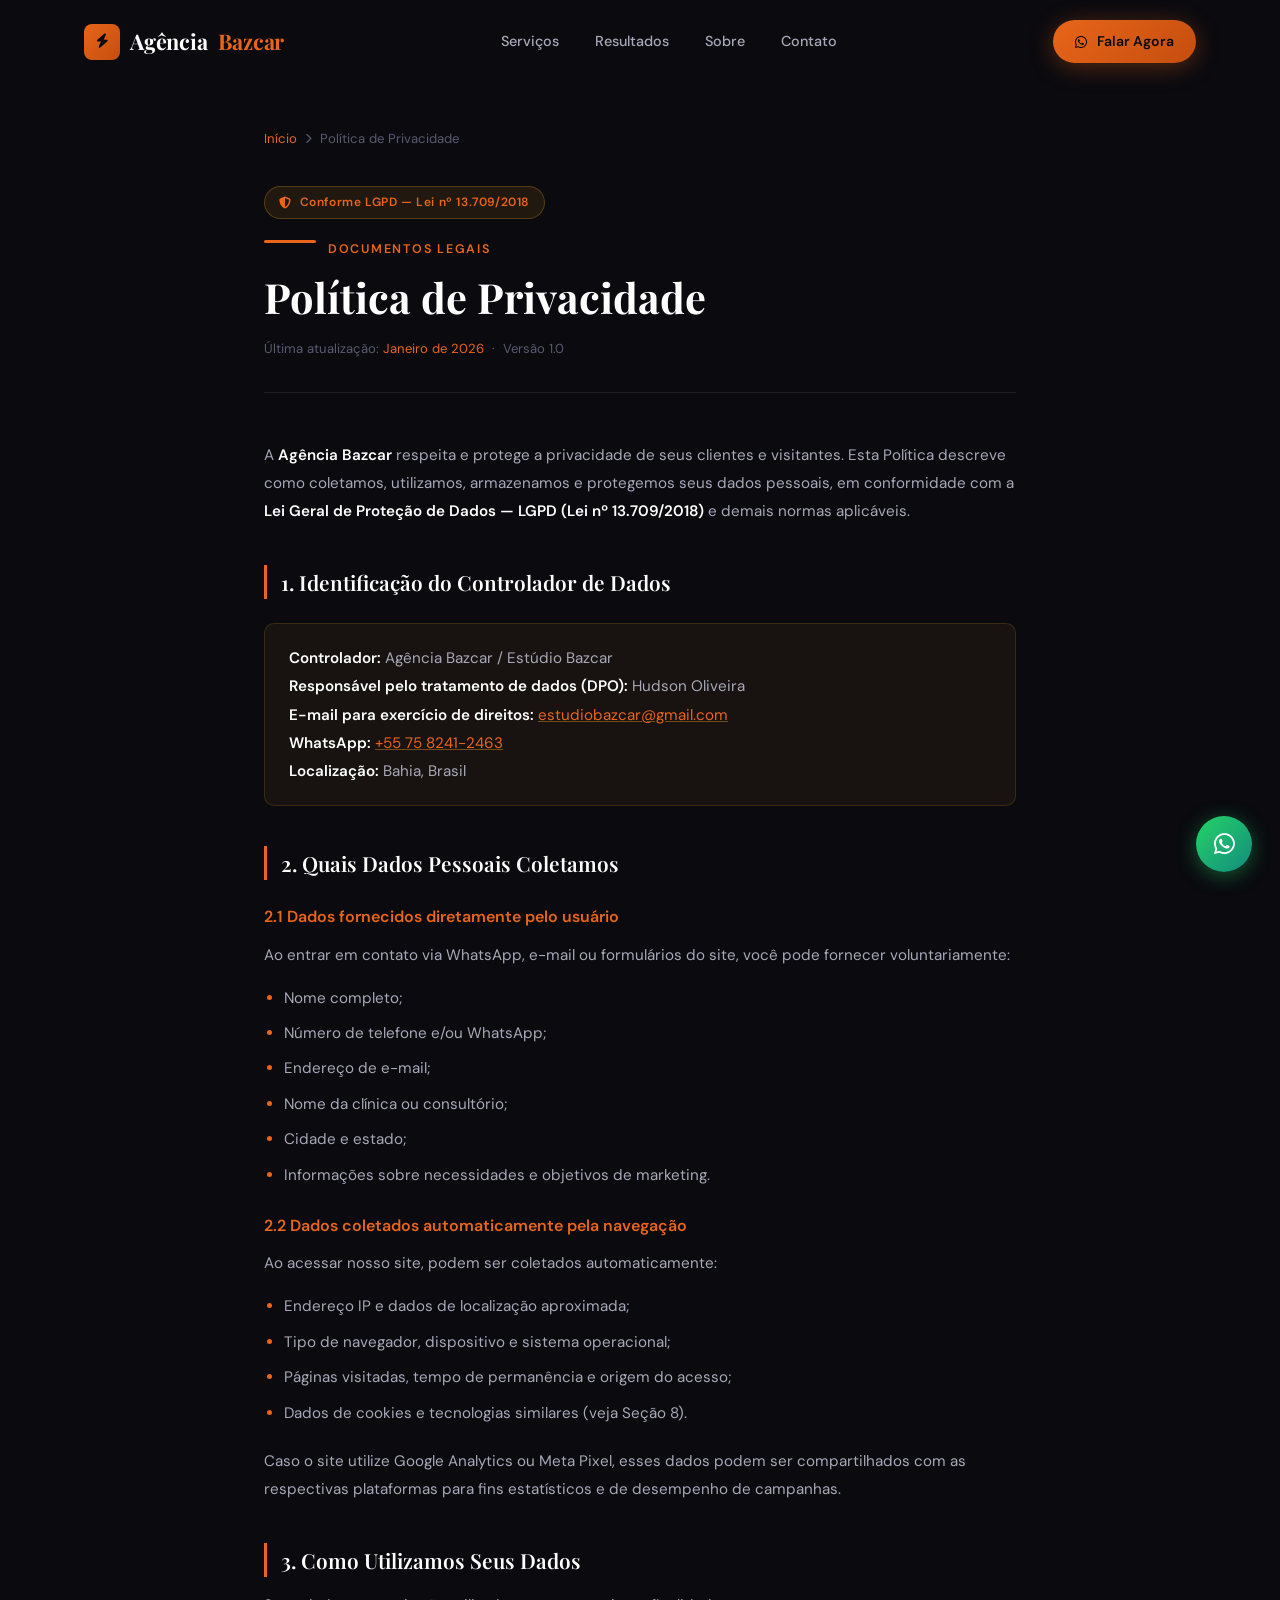
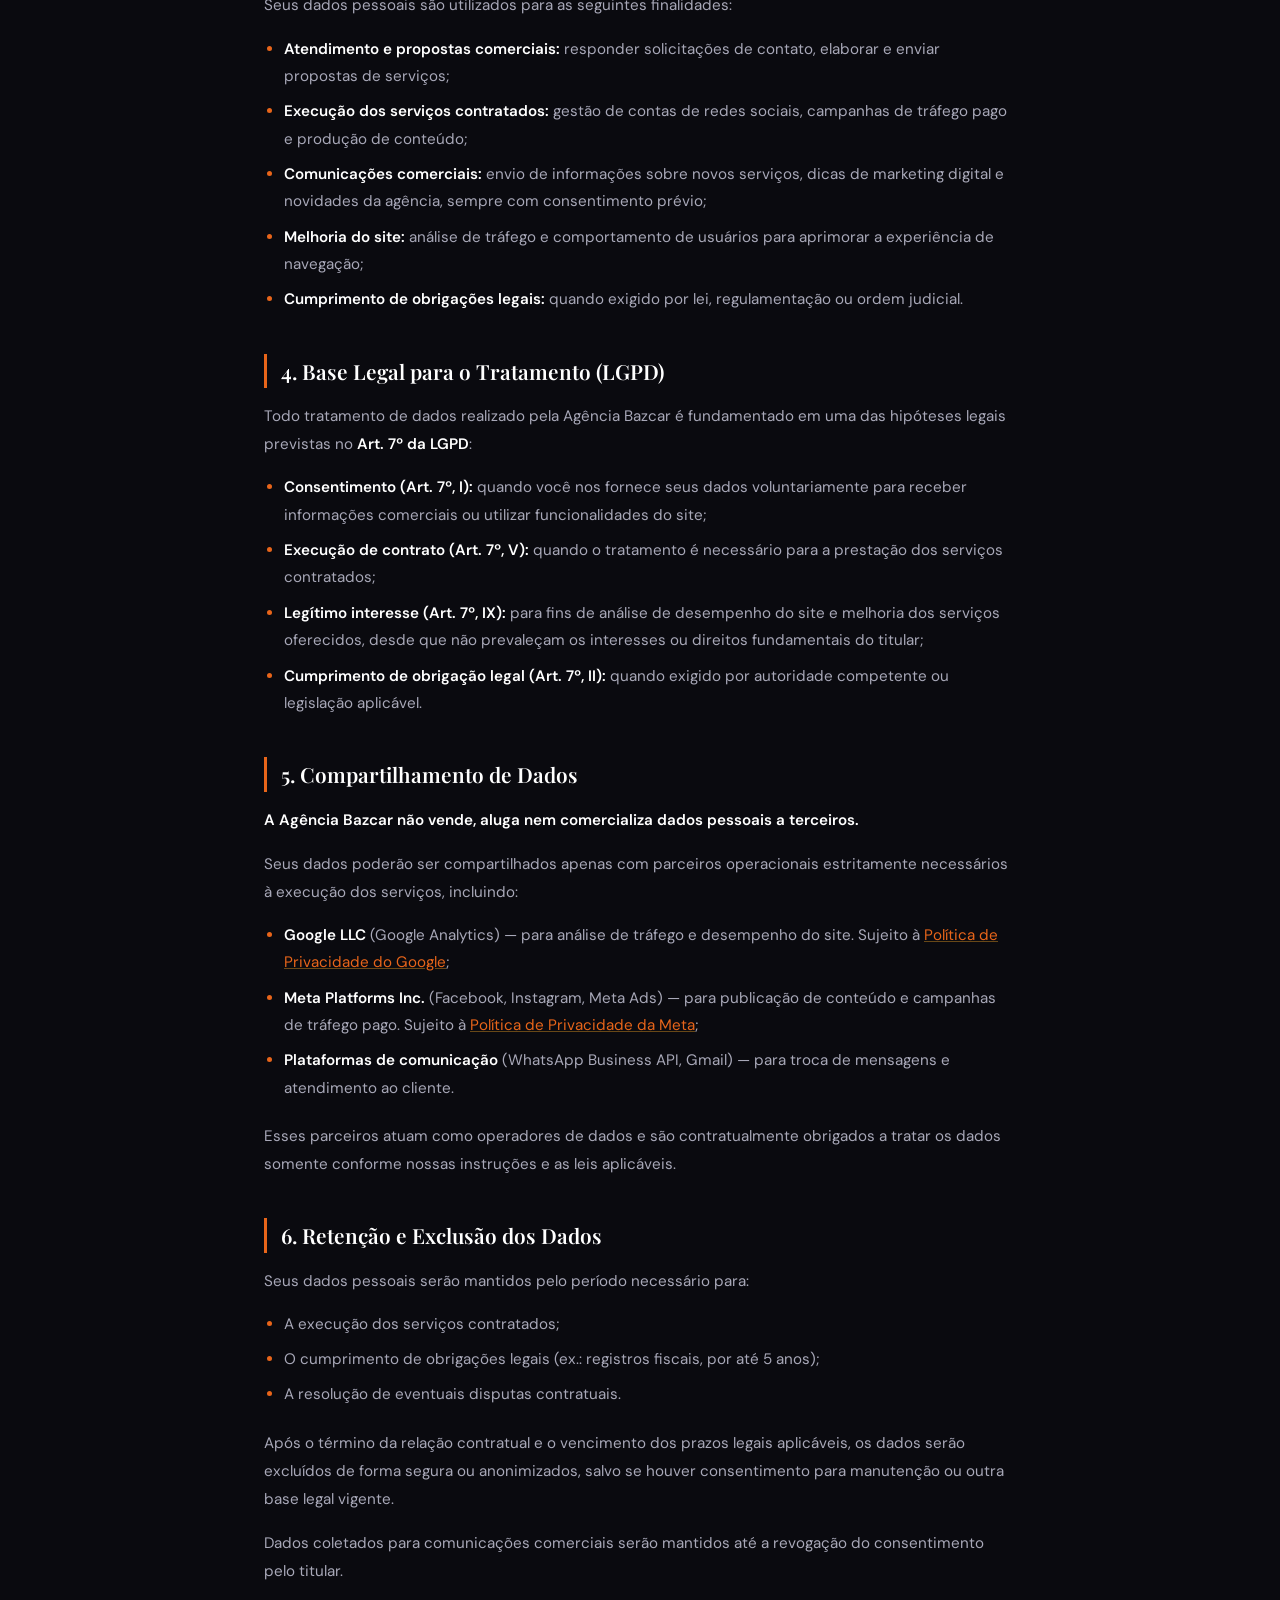
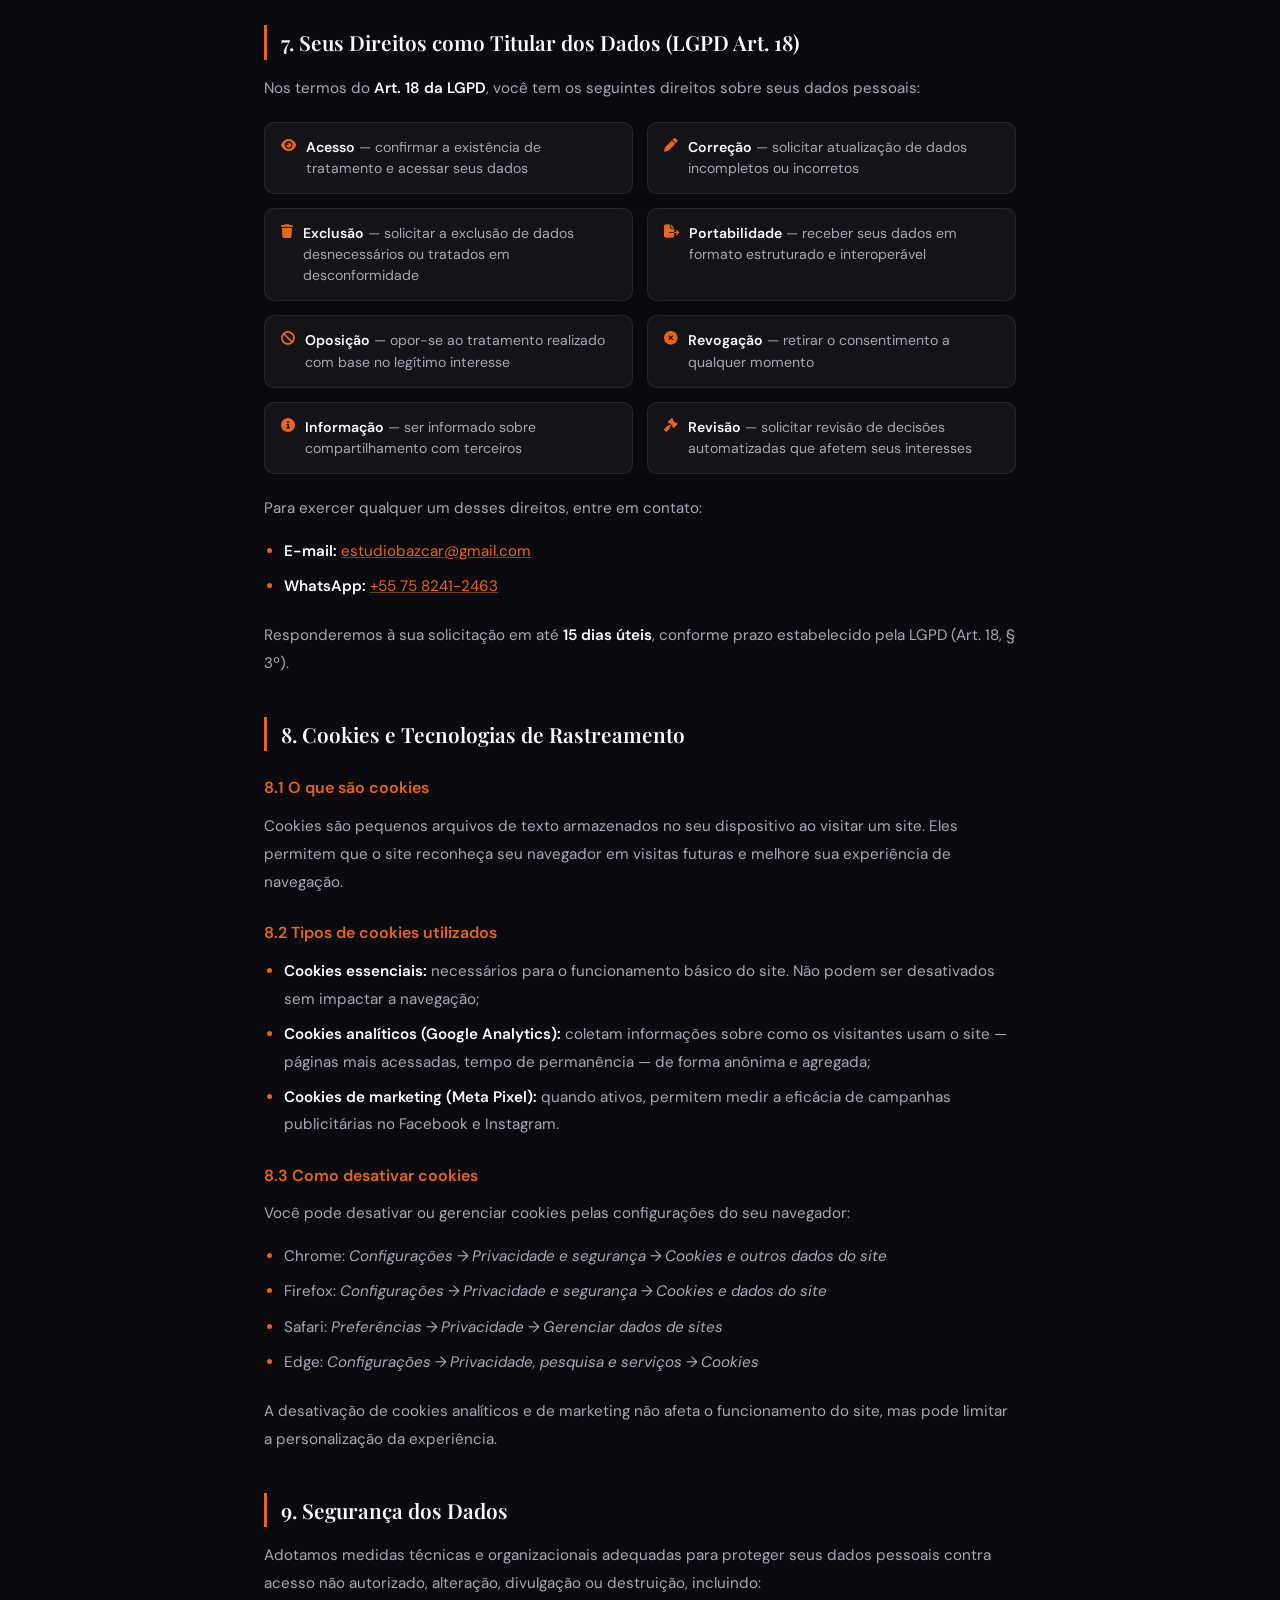
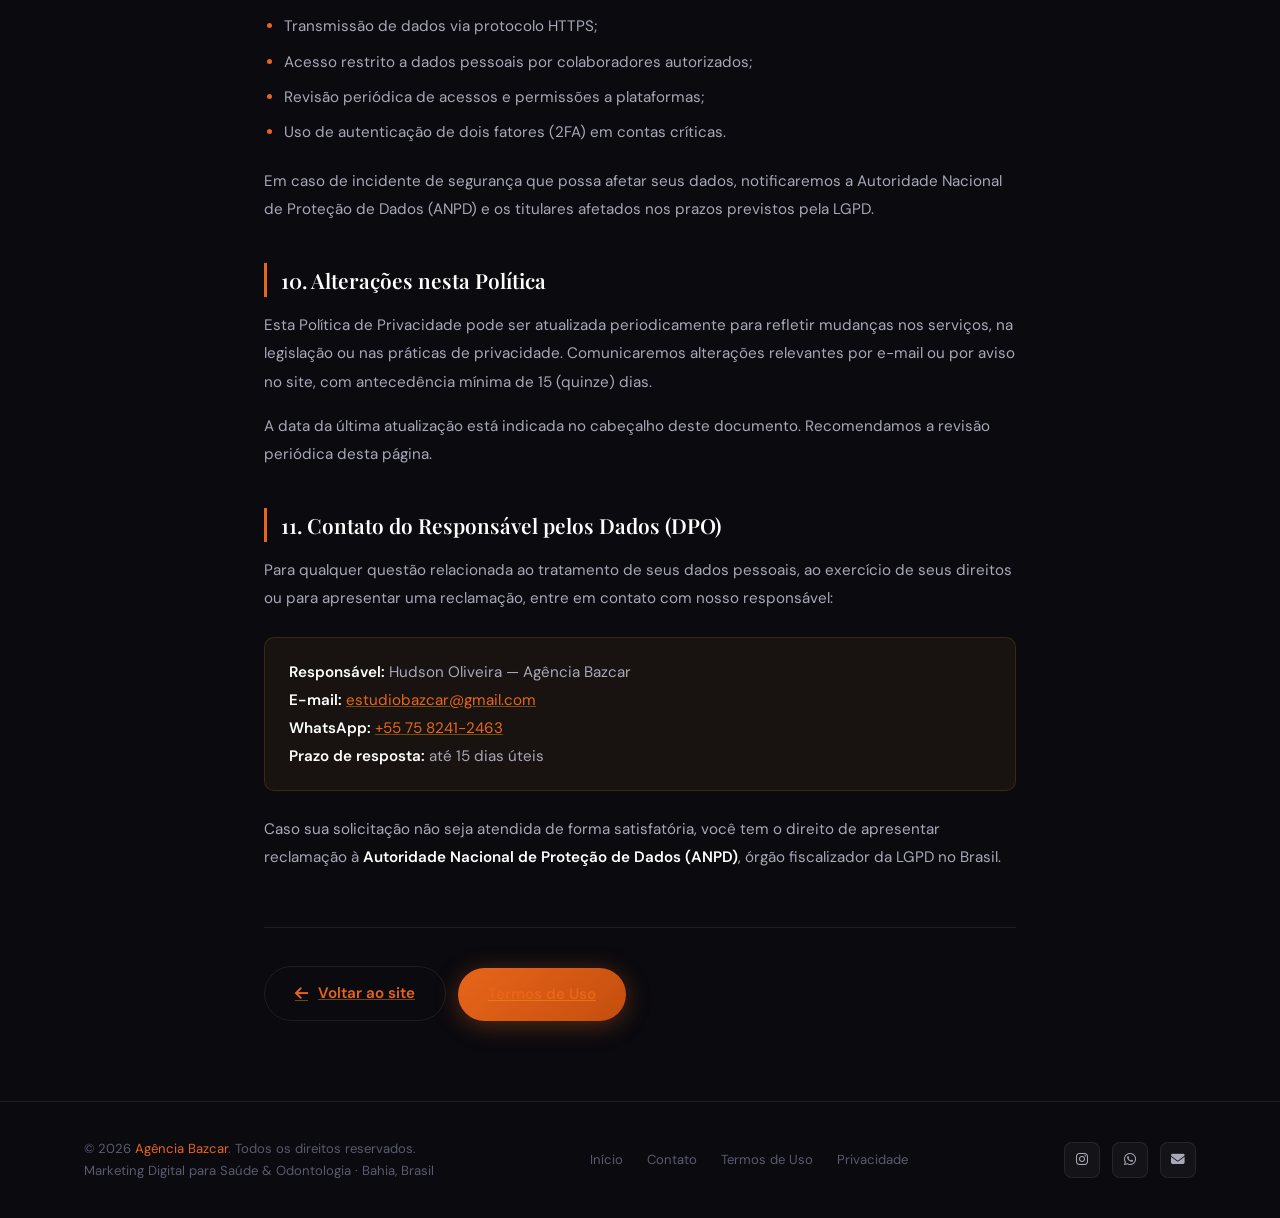
==== commit e6bc019b: "fix: atualiza número WhatsApp para 75 8241-2463 em todos os arquivos" ====
--- a/legal/politica-de-privacidade.html
+++ b/legal/politica-de-privacidade.html
@@ -157,7 +157,7 @@
 <body>
 
   <!-- FLOATING WHATSAPP -->
-  <a href="https://wa.me/5571984027347?text=Olá! Vim pelo site da Agência Bazcar e gostaria de saber mais sobre os serviços."
+  <a href="https://wa.me/557582412463?text=Olá! Vim pelo site da Agência Bazcar e gostaria de saber mais sobre os serviços."
      class="wa-float" target="_blank" rel="noopener" aria-label="WhatsApp">
     <i class="fab fa-whatsapp"></i>
   </a>
@@ -179,7 +179,7 @@
         </ul>
 
         <div class="nav-cta">
-          <a href="https://wa.me/5571984027347?text=Olá! Vim pelo site da Agência Bazcar."
+          <a href="https://wa.me/557582412463?text=Olá! Vim pelo site da Agência Bazcar."
              class="btn btn-gold" target="_blank" rel="noopener" style="padding:10px 22px; font-size:0.88rem;">
             <i class="fab fa-whatsapp"></i> Falar Agora
           </a>
@@ -198,7 +198,7 @@
     <a href="../index.html#resultados" class="mobile-link">Resultados</a>
     <a href="../index.html#sobre" class="mobile-link">Sobre</a>
     <a href="../index.html#contato" class="mobile-link">Contato</a>
-    <a href="https://wa.me/5571984027347" class="btn btn-wa" target="_blank" rel="noopener" style="margin-top:12px;">
+    <a href="https://wa.me/557582412463" class="btn btn-wa" target="_blank" rel="noopener" style="margin-top:12px;">
       <i class="fab fa-whatsapp"></i> Falar no WhatsApp
     </a>
   </div>
@@ -249,7 +249,7 @@
             <strong>Controlador:</strong> Agência Bazcar / Estúdio Bazcar<br />
             <strong>Responsável pelo tratamento de dados (DPO):</strong> Hudson Oliveira<br />
             <strong>E-mail para exercício de direitos:</strong> <a href="mailto:estudiobazcar@gmail.com">estudiobazcar@gmail.com</a><br />
-            <strong>WhatsApp:</strong> <a href="https://wa.me/5571984027347" target="_blank" rel="noopener">+55 71 98402-7347</a><br />
+            <strong>WhatsApp:</strong> <a href="https://wa.me/557582412463" target="_blank" rel="noopener">+55 75 8241-2463</a><br />
             <strong>Localização:</strong> Bahia, Brasil
           </p>
         </div>
@@ -423,7 +423,7 @@
         </p>
         <ul>
           <li><strong>E-mail:</strong> <a href="mailto:estudiobazcar@gmail.com">estudiobazcar@gmail.com</a></li>
-          <li><strong>WhatsApp:</strong> <a href="https://wa.me/5571984027347" target="_blank" rel="noopener">+55 71 98402-7347</a></li>
+          <li><strong>WhatsApp:</strong> <a href="https://wa.me/557582412463" target="_blank" rel="noopener">+55 75 8241-2463</a></li>
         </ul>
         <p>
           Responderemos à sua solicitação em até <strong>15 dias úteis</strong>, conforme
@@ -515,7 +515,7 @@
           <p>
             <strong>Responsável:</strong> Hudson Oliveira — Agência Bazcar<br />
             <strong>E-mail:</strong> <a href="mailto:estudiobazcar@gmail.com">estudiobazcar@gmail.com</a><br />
-            <strong>WhatsApp:</strong> <a href="https://wa.me/5571984027347" target="_blank" rel="noopener">+55 71 98402-7347</a><br />
+            <strong>WhatsApp:</strong> <a href="https://wa.me/557582412463" target="_blank" rel="noopener">+55 75 8241-2463</a><br />
             <strong>Prazo de resposta:</strong> até 15 dias úteis
           </p>
         </div>
@@ -561,7 +561,7 @@
           <a href="https://www.instagram.com/agenciabazcar/" class="social-btn" target="_blank" rel="noopener" aria-label="Instagram">
             <i class="fab fa-instagram"></i>
           </a>
-          <a href="https://wa.me/5571984027347" class="social-btn" target="_blank" rel="noopener" aria-label="WhatsApp">
+          <a href="https://wa.me/557582412463" class="social-btn" target="_blank" rel="noopener" aria-label="WhatsApp">
             <i class="fab fa-whatsapp"></i>
           </a>
           <a href="mailto:estudiobazcar@gmail.com" class="social-btn" aria-label="Email">
--- a/css/style.css
+++ b/css/style.css
@@ -11,9 +11,9 @@
   --bg:        #0A0A0F;
   --bg2:       #0F0F18;
   --bg3:       #13131F;
-  --gold:      #F5A623;
-  --gold-dim:  #C4841A;
-  --gold-glow: rgba(245,166,35,0.18);
+  --gold:      #E8651A;
+  --gold-dim:  #C44E0E;
+  --gold-glow: rgba(232,101,26,0.18);
   --white:     #FFFFFF;
   --gray:      #A8A8B8;
   --gray-dim:  #5A5A70;
@@ -32,7 +32,7 @@
   font-family: var(--font-body);
   font-size: 16px;
   line-height: 1.65;
-  overflow-x: hidden;
+  overflow-x: clip; /* clip não cria scroll container — evita bug do IntersectionObserver no iOS Safari */
 }
 
 img { display: block; max-width: 100%; }
@@ -128,13 +128,13 @@
 .btn:hover::after { background: rgba(255,255,255,0.08); }
 
 .btn-gold {
-  background: linear-gradient(135deg, #F5A623 0%, #e8961a 100%);
+  background: linear-gradient(135deg, #E8651A 0%, #C44E0E 100%);
   color: #0A0A0F;
-  box-shadow: 0 4px 24px rgba(245,166,35,0.35);
+  box-shadow: 0 4px 24px rgba(232,101,26,0.35);
 }
 .btn-gold:hover {
   transform: translateY(-2px);
-  box-shadow: 0 8px 32px rgba(245,166,35,0.5);
+  box-shadow: 0 8px 32px rgba(232,101,26,0.5);
 }
 .btn-gold:active { transform: translateY(0); }
 
@@ -192,7 +192,7 @@
 }
 .logo-icon {
   width: 36px; height: 36px;
-  background: linear-gradient(135deg, #F5A623, #e8961a);
+  background: linear-gradient(135deg, #E8651A, #C44E0E);
   border-radius: 8px;
   display: flex;
   align-items: center;
@@ -290,7 +290,7 @@
   position: absolute;
   top: -20%; right: -10%;
   width: 70vw; height: 70vw;
-  background: radial-gradient(ellipse, rgba(245,166,35,0.12) 0%, transparent 65%);
+  background: radial-gradient(ellipse, rgba(232,101,26,0.12) 0%, transparent 65%);
   border-radius: 50%;
   pointer-events: none;
 }
@@ -313,17 +313,17 @@
   width: 380px; height: 380px;
   top: 8%; right: 6%;
   background: radial-gradient(circle at 40% 40%,
-    rgba(245,166,35,0.14) 0%,
-    rgba(245,166,35,0.05) 40%,
+    rgba(232,101,26,0.14) 0%,
+    rgba(232,101,26,0.05) 40%,
     transparent 70%);
-  border: 1px solid rgba(245,166,35,0.10);
+  border: 1px solid rgba(232,101,26,0.10);
   animation: floatY 7s ease-in-out infinite;
 }
 .orb-2 {
   width: 200px; height: 200px;
   top: 20%; right: 14%;
-  background: radial-gradient(circle, rgba(245,166,35,0.08) 0%, transparent 70%);
-  border: 1px solid rgba(245,166,35,0.07);
+  background: radial-gradient(circle, rgba(232,101,26,0.08) 0%, transparent 70%);
+  border: 1px solid rgba(232,101,26,0.07);
   animation: floatY 9s ease-in-out infinite reverse;
 }
 .orb-3 {
@@ -381,7 +381,7 @@
   position: absolute;
   inset: 0;
   border-radius: 28px;
-  border: 1px solid rgba(245,166,35,0.3);
+  border: 1px solid rgba(232,101,26,0.3);
   z-index: 2;
   pointer-events: none;
 }
@@ -406,7 +406,7 @@
   position: absolute;
   inset: -20px;
   border-radius: 40px;
-  background: radial-gradient(ellipse at 50% 50%, rgba(245,166,35,0.14) 0%, transparent 70%);
+  background: radial-gradient(ellipse at 50% 50%, rgba(232,101,26,0.14) 0%, transparent 70%);
   z-index: -1;
 }
 
@@ -425,7 +425,7 @@
   align-items: center;
   gap: 8px;
   white-space: nowrap;
-  box-shadow: 0 6px 24px rgba(245,166,35,0.4);
+  box-shadow: 0 6px 24px rgba(232,101,26,0.4);
 }
 
 .hero-badge {
@@ -527,20 +527,21 @@
   position: relative;
   overflow: hidden;
   cursor: default;
-  transition: border-color 0.35s, transform 0.35s, box-shadow 0.35s;
+  transition: border-color 0.35s, box-shadow 0.35s, transform 0.5s ease;
+  will-change: transform;
+  transform-style: preserve-3d;
 }
 .service-card::before {
   content: '';
   position: absolute;
   inset: 0;
-  background: linear-gradient(135deg, rgba(245,166,35,0.05) 0%, transparent 60%);
+  background: linear-gradient(135deg, rgba(232,101,26,0.05) 0%, transparent 60%);
   opacity: 0;
   transition: opacity 0.35s;
 }
 .service-card:hover {
-  border-color: rgba(245,166,35,0.4);
-  transform: translateY(-4px);
-  box-shadow: 0 20px 48px rgba(0,0,0,0.35), 0 0 0 1px rgba(245,166,35,0.12);
+  border-color: rgba(232,101,26,0.4);
+  box-shadow: 0 24px 56px rgba(0,0,0,0.45), 0 0 0 1px rgba(232,101,26,0.15);
 }
 .service-card:hover::before { opacity: 1; }
 
@@ -553,8 +554,8 @@
 
 .service-icon {
   width: 52px; height: 52px;
-  background: linear-gradient(135deg, rgba(245,166,35,0.15), rgba(245,166,35,0.05));
-  border: 1px solid rgba(245,166,35,0.2);
+  background: linear-gradient(135deg, rgba(232,101,26,0.15), rgba(232,101,26,0.05));
+  border: 1px solid rgba(232,101,26,0.2);
   border-radius: 12px;
   display: flex;
   align-items: center;
@@ -564,18 +565,18 @@
   transition: background 0.35s;
 }
 .service-card:hover .service-icon {
-  background: linear-gradient(135deg, rgba(245,166,35,0.25), rgba(245,166,35,0.1));
+  background: linear-gradient(135deg, rgba(232,101,26,0.25), rgba(232,101,26,0.1));
 }
 
 .service-num {
   font-family: var(--font-head);
   font-size: 2.4rem;
   font-weight: 700;
-  color: rgba(245,166,35,0.08);
+  color: rgba(232,101,26,0.08);
   line-height: 1;
   transition: color 0.35s;
 }
-.service-card:hover .service-num { color: rgba(245,166,35,0.15); }
+.service-card:hover .service-num { color: rgba(232,101,26,0.15); }
 
 .service-title {
   font-family: var(--font-head);
@@ -603,8 +604,8 @@
   font-weight: 500;
   padding: 4px 12px;
   border-radius: 50px;
-  background: rgba(245,166,35,0.08);
-  border: 1px solid rgba(245,166,35,0.15);
+  background: rgba(232,101,26,0.08);
+  border: 1px solid rgba(232,101,26,0.15);
   color: var(--gold);
   letter-spacing: 0.03em;
 }
@@ -618,7 +619,7 @@
   top: 50%; left: 50%;
   transform: translate(-50%, -50%);
   width: 600px; height: 600px;
-  background: radial-gradient(circle, rgba(245,166,35,0.05) 0%, transparent 70%);
+  background: radial-gradient(circle, rgba(232,101,26,0.05) 0%, transparent 70%);
   border-radius: 50%;
   pointer-events: none;
 }
@@ -679,7 +680,7 @@
   transition: transform 0.4s ease;
 }
 .stat-card:hover {
-  border-color: rgba(245,166,35,0.3);
+  border-color: rgba(232,101,26,0.3);
   transform: translateY(-4px);
   box-shadow: 0 16px 40px rgba(0,0,0,0.25);
 }
@@ -688,7 +689,7 @@
 .stat-icon {
   width: 48px; height: 48px;
   border-radius: 10px;
-  background: rgba(245,166,35,0.12);
+  background: rgba(232,101,26,0.12);
   display: flex; align-items: center; justify-content: center;
   font-size: 1.2rem;
   color: var(--gold);
@@ -733,7 +734,7 @@
   position: absolute;
   inset: 0;
   border-radius: 24px;
-  border: 1px solid rgba(245,166,35,0.25);
+  border: 1px solid rgba(232,101,26,0.25);
   z-index: 2;
   pointer-events: none;
 }
@@ -764,7 +765,7 @@
   position: absolute;
   inset: -12px;
   border-radius: 32px;
-  background: radial-gradient(ellipse at 60% 40%, rgba(245,166,35,0.12) 0%, transparent 70%);
+  background: radial-gradient(ellipse at 60% 40%, rgba(232,101,26,0.12) 0%, transparent 70%);
   z-index: -1;
 }
 
@@ -780,7 +781,7 @@
   display: flex;
   align-items: center;
   gap: 10px;
-  box-shadow: 0 8px 28px rgba(245,166,35,0.4);
+  box-shadow: 0 8px 28px rgba(232,101,26,0.4);
   animation: floatY 5s ease-in-out infinite;
 }
 .about-badge-float i { font-size: 1.1rem; }
@@ -807,8 +808,8 @@
 .value-dot {
   width: 28px; height: 28px;
   border-radius: 8px;
-  background: rgba(245,166,35,0.1);
-  border: 1px solid rgba(245,166,35,0.2);
+  background: rgba(232,101,26,0.1);
+  border: 1px solid rgba(232,101,26,0.2);
   display: flex; align-items: center; justify-content: center;
   color: var(--gold);
   font-size: 0.7rem;
@@ -836,7 +837,7 @@
   height: 1px;
   background: linear-gradient(90deg,
     transparent 0%,
-    rgba(245,166,35,0.4) 50%,
+    rgba(232,101,26,0.4) 50%,
     transparent 100%);
 }
 
@@ -884,8 +885,8 @@
 .contact-info-item i {
   width: 36px; height: 36px;
   border-radius: 9px;
-  background: rgba(245,166,35,0.08);
-  border: 1px solid rgba(245,166,35,0.15);
+  background: rgba(232,101,26,0.08);
+  border: 1px solid rgba(232,101,26,0.15);
   display: flex; align-items: center; justify-content: center;
   color: var(--gold);
   font-size: 0.85rem;
@@ -927,8 +928,8 @@
   transition: all 0.25s;
 }
 .social-btn:hover {
-  background: rgba(245,166,35,0.1);
-  border-color: rgba(245,166,35,0.3);
+  background: rgba(232,101,26,0.1);
+  border-color: rgba(232,101,26,0.3);
   color: var(--gold);
   transform: translateY(-2px);
 }
@@ -1025,7 +1026,9 @@
   animation: marqueeScroll 28s linear infinite;
 }
 
-.portfolio-carousel:hover .carousel-track { animation-play-state: paused; }
+@media (hover: hover) {
+  .portfolio-carousel:hover .carousel-track { animation-play-state: paused; }
+}
 
 @keyframes marqueeScroll {
   from { transform: translateX(0); }
@@ -1042,6 +1045,7 @@
 }
 
 .carousel-slide[data-type="image"] { cursor: zoom-in; }
+.carousel-slide[data-type="video"] { cursor: pointer; }
 
 .carousel-slide img,
 .carousel-slide video {
@@ -1049,6 +1053,7 @@
   height: 100%;
   object-fit: cover;
   display: block;
+  pointer-events: none;
 }
 
 .slide-label {
@@ -1084,6 +1089,15 @@
   padding: 24px;
 }
 .lightbox[hidden] { display: none; }
+
+.lightbox-video {
+  max-width: 100%;
+  max-height: 90vh;
+  border-radius: 8px;
+  box-shadow: 0 24px 80px rgba(0,0,0,0.8);
+  display: none;
+  outline: none;
+}
 
 .lightbox-img {
   max-width: 100%;
--- a/css/animations.css
+++ b/css/animations.css
@@ -26,8 +26,8 @@
 }
 
 @keyframes pulseGold {
-  0%, 100% { box-shadow: 0 0 0 0   rgba(245,166,35,0.45); }
-  50%       { box-shadow: 0 0 0 16px rgba(245,166,35,0); }
+  0%, 100% { box-shadow: 0 0 0 0   rgba(232,101,26,0.45); }
+  50%       { box-shadow: 0 0 0 16px rgba(232,101,26,0); }
 }
 
 @keyframes shimmer {
